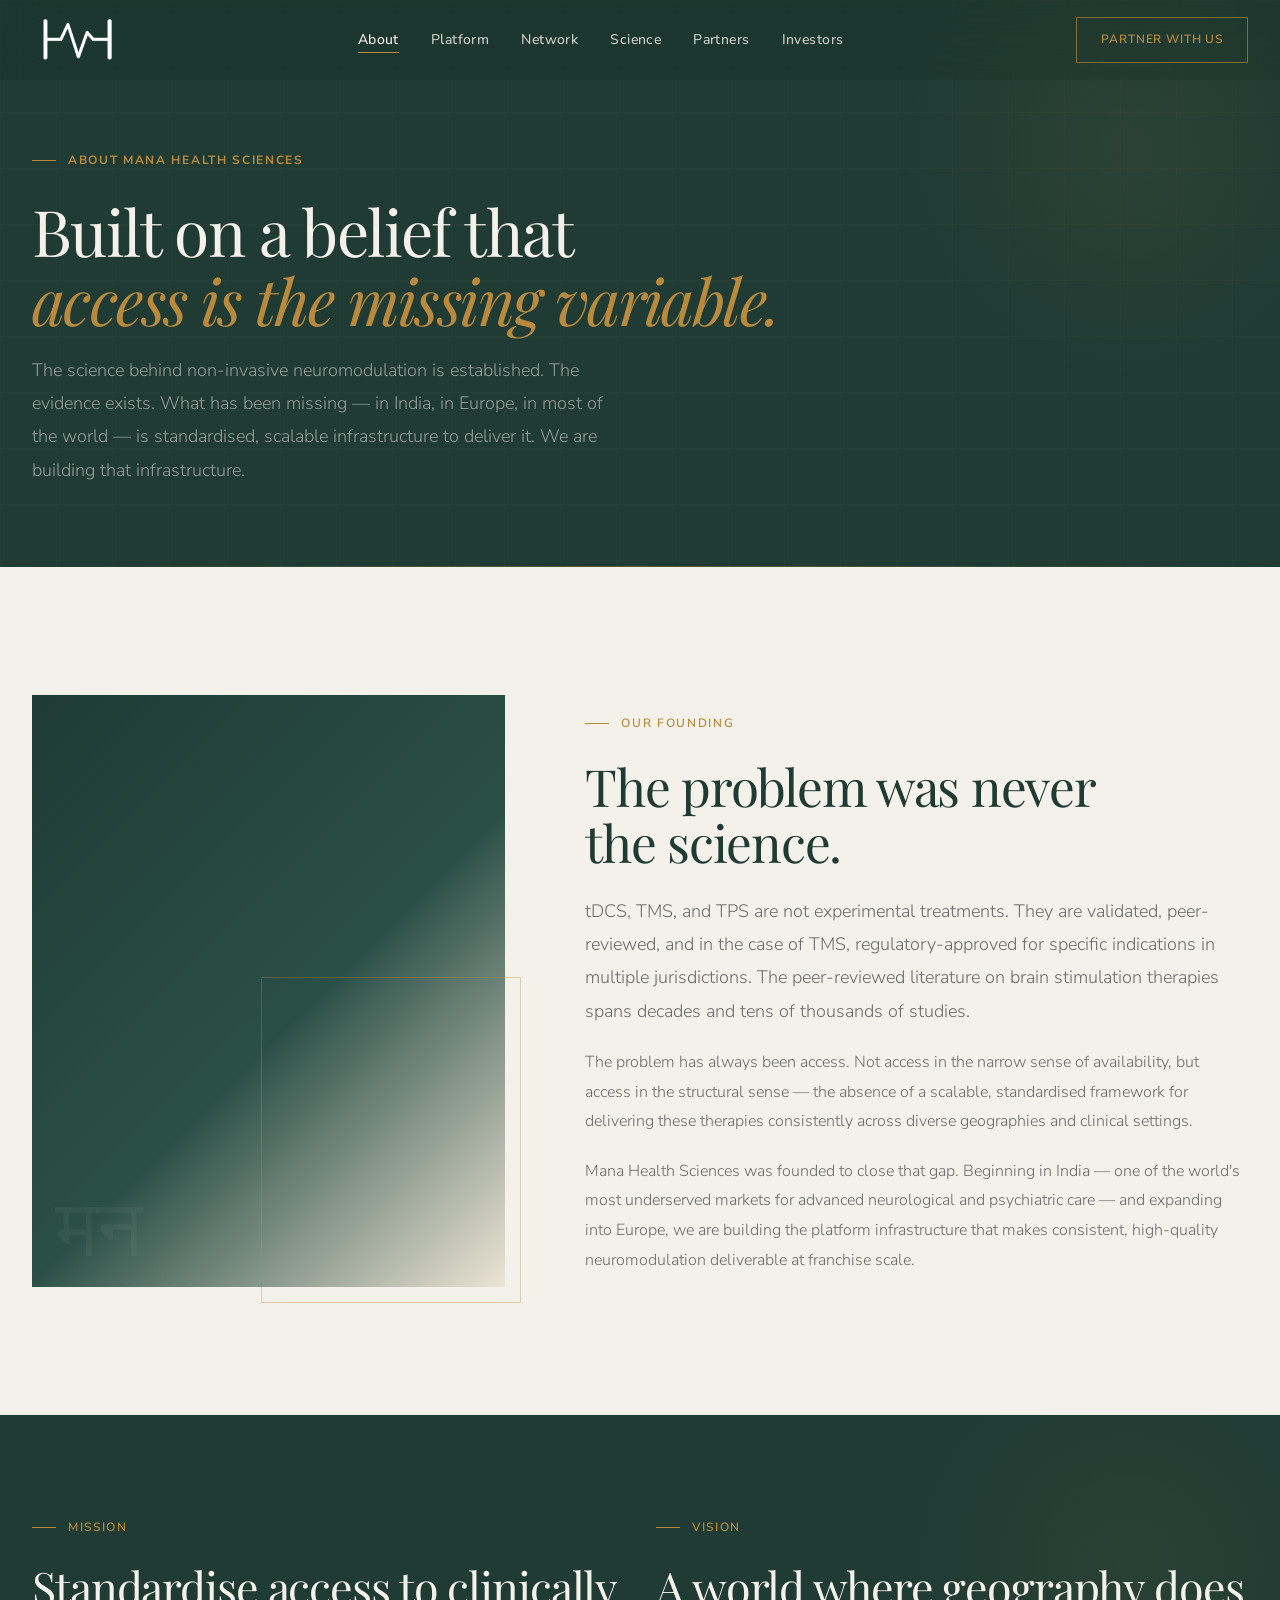
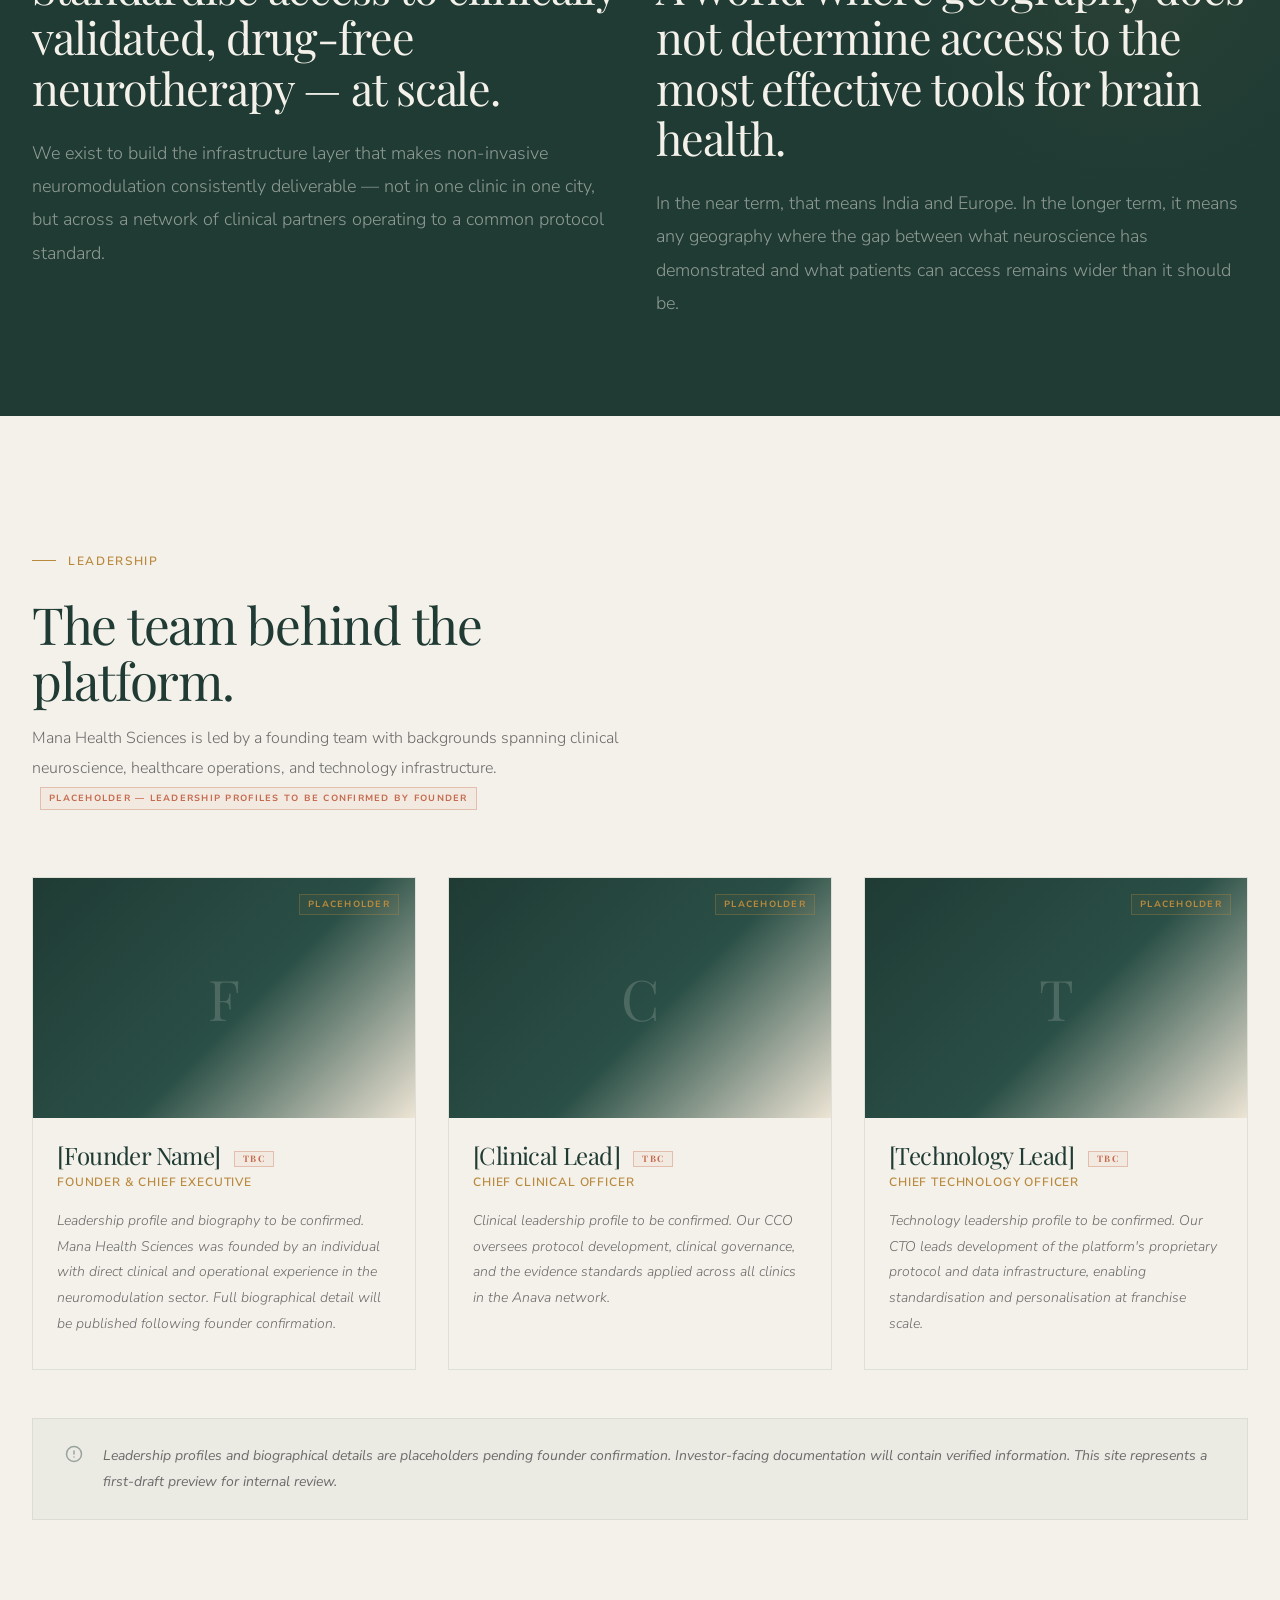
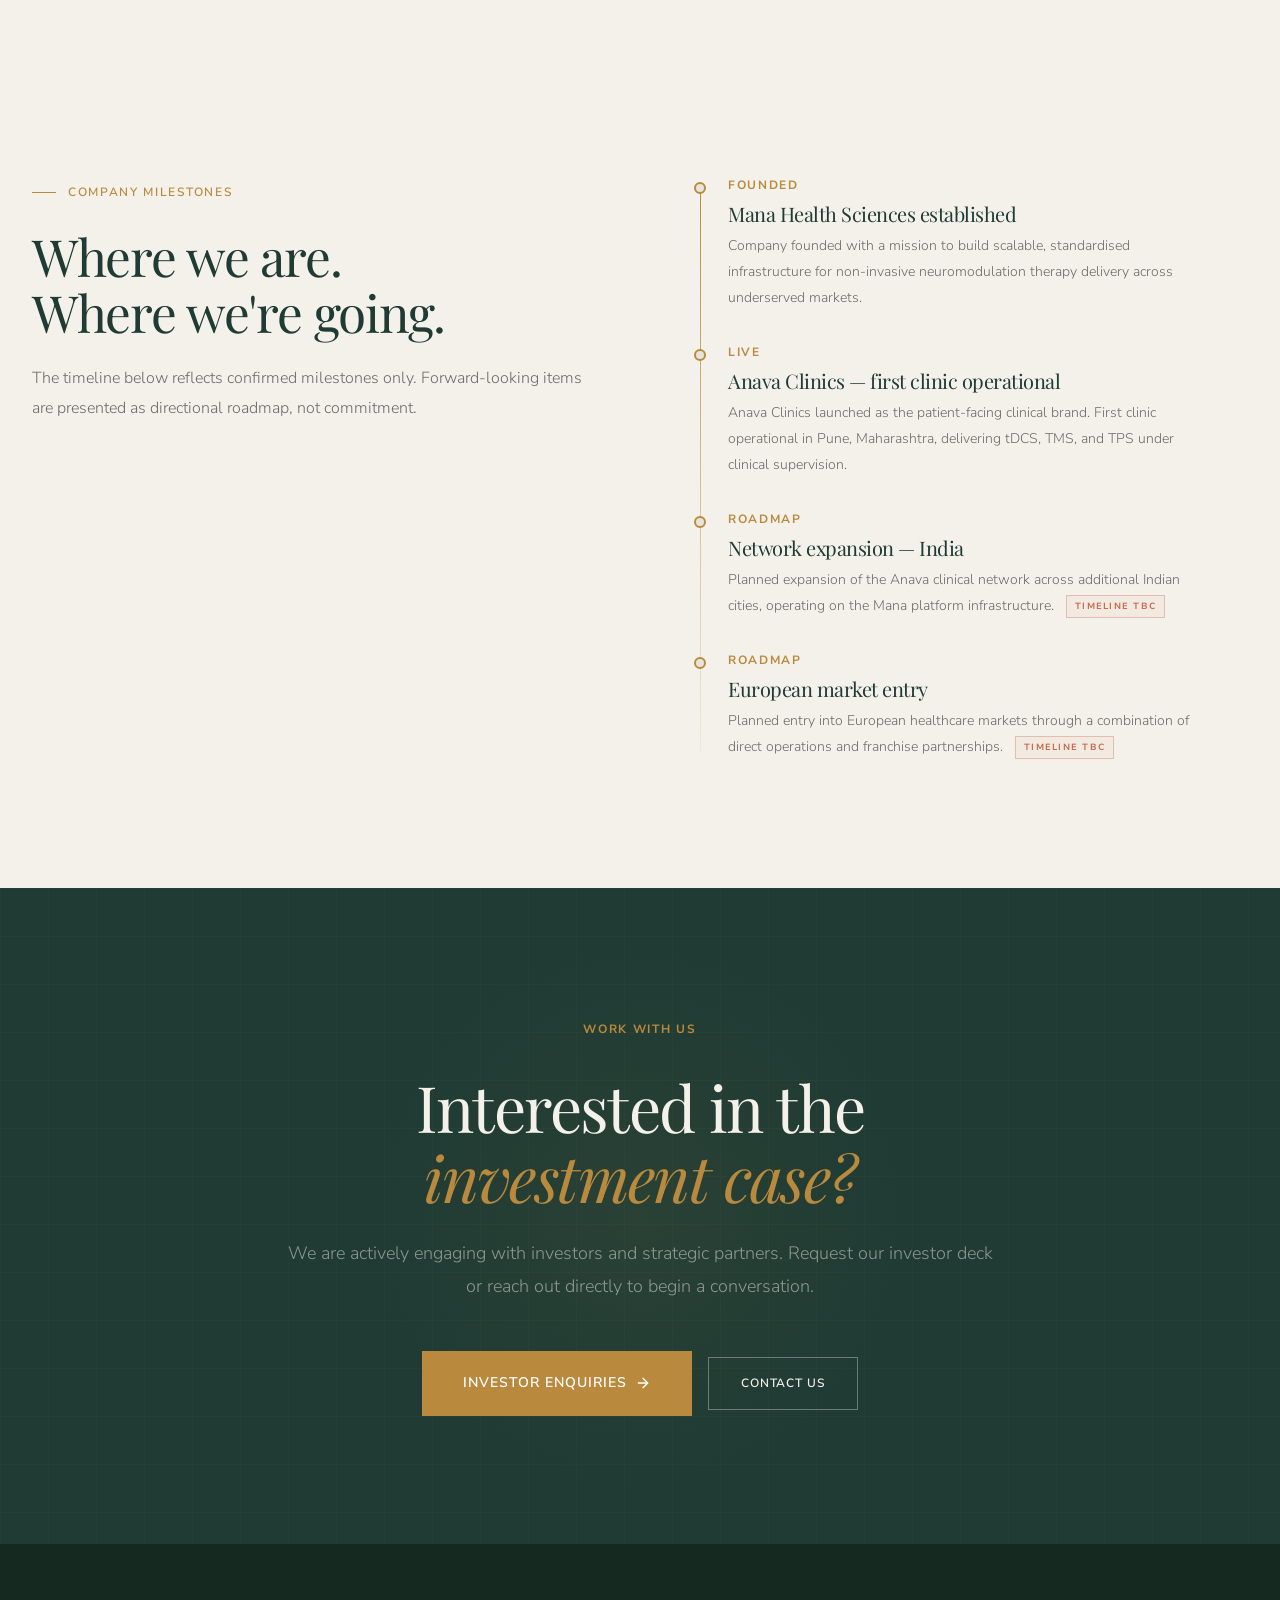
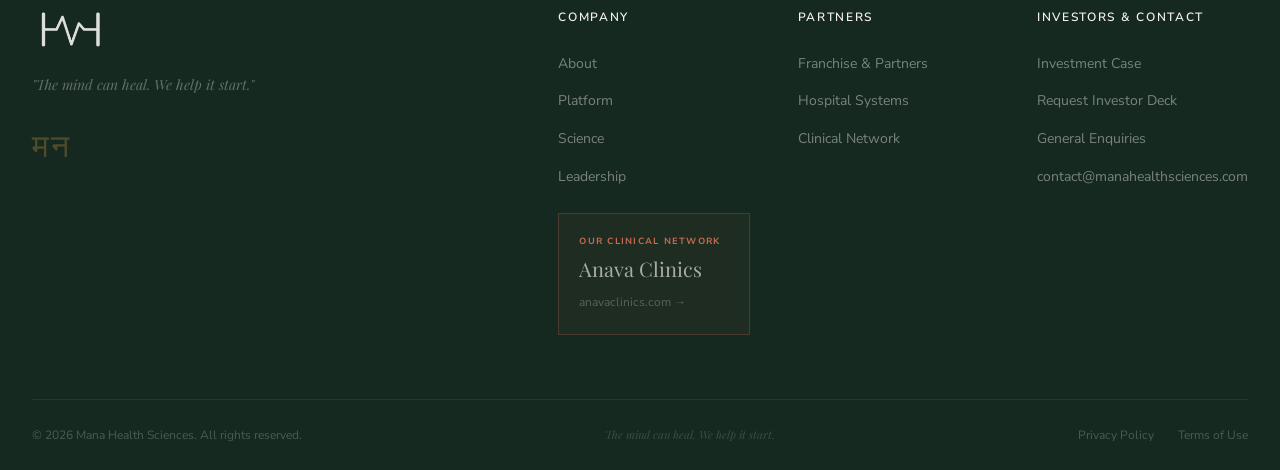
==== about.html @ 8563e853 "Initial build: Mana Health Sciences corporate/investor site Full static site (plain HTML/CSS/JS, no " ====
<!DOCTYPE html>
<html lang="en">
<head>
  <meta charset="UTF-8">
  <meta name="viewport" content="width=device-width, initial-scale=1.0">
  <meta name="description" content="About Mana Health Sciences — our founding story, mission, leadership team, and company milestones.">
  <meta name="theme-color" content="#1F3B34">
  <title>About — Mana Health Sciences</title>

  <link rel="preconnect" href="https://fonts.googleapis.com">
  <link rel="preconnect" href="https://fonts.gstatic.com" crossorigin>
  <link rel="stylesheet" href="css/styles.css">
  <link rel="stylesheet" href="css/components.css">
  <link rel="stylesheet" href="css/responsive.css">
  <link rel="icon" type="image/png" href="assets/images/logo.png">
</head>
<body>

  <a class="skip-link" href="#main">Skip to main content</a>

  <nav class="nav" role="navigation" aria-label="Main navigation">
    <div class="container nav__inner">
      <a href="index.html" class="nav__logo" aria-label="Mana Health Sciences — Home">
        <img src="assets/images/logo.png" alt="Mana Health Sciences" onerror="this.style.display='none'; this.nextElementSibling.style.display='block'">
        <span class="nav__logo-text" style="display:none;">Mana</span>
      </a>
      <ul class="nav__links" role="list">
        <li><a href="about.html" class="nav__link nav__link--active">About</a></li>
        <li><a href="platform.html" class="nav__link">Platform</a></li>
        <li><a href="network.html" class="nav__link">Network</a></li>
        <li><a href="science.html" class="nav__link">Science</a></li>
        <li><a href="partners.html" class="nav__link">Partners</a></li>
        <li><a href="investors.html" class="nav__link">Investors</a></li>
      </ul>
      <a href="contact.html" class="nav__cta">Partner With Us</a>
      <button class="nav__toggle" aria-label="Open menu" aria-expanded="false" aria-controls="mobile-menu">
        <span class="nav__toggle-line"></span>
        <span class="nav__toggle-line"></span>
        <span class="nav__toggle-line"></span>
      </button>
    </div>
  </nav>

  <div class="nav__mobile-menu" id="mobile-menu" role="dialog" aria-label="Mobile navigation" aria-modal="true">
    <a href="about.html" class="nav__mobile-link">About</a>
    <a href="platform.html" class="nav__mobile-link">Platform</a>
    <a href="network.html" class="nav__mobile-link">Network</a>
    <a href="science.html" class="nav__mobile-link">Science</a>
    <a href="partners.html" class="nav__mobile-link">Partners</a>
    <a href="investors.html" class="nav__mobile-link">Investors</a>
    <a href="contact.html" class="btn btn--primary nav__mobile-cta">Partner With Us</a>
  </div>

  <main id="main">

    <!-- Page Hero -->
    <section class="page-hero" aria-labelledby="about-hero-title">
      <div class="page-hero__glow" aria-hidden="true"></div>
      <div class="container">
        <p class="page-hero__eyebrow">About Mana Health Sciences</p>
        <h1 class="page-hero__title" id="about-hero-title">
          Built on a belief that<br>
          <em>access is the missing variable.</em>
        </h1>
        <p class="page-hero__subtitle">
          The science behind non-invasive neuromodulation is established. The evidence exists. What has been missing — in India, in Europe, in most of the world — is standardised, scalable infrastructure to deliver it. We are building that infrastructure.
        </p>
      </div>
    </section>

    <!-- ====================================================================
         FOUNDING STORY
    ===================================================================== -->
    <section class="section section--lg" id="story" aria-labelledby="story-title">
      <div class="container">
        <div class="split-layout">

          <div class="split-visual reveal">
            <div class="split-visual__frame">
              <div class="split-visual__watermark" aria-hidden="true">मन</div>
            </div>
            <div class="split-visual__accent" aria-hidden="true"></div>
          </div>

          <div class="reveal reveal-delay-1">
            <p class="section-label">Our founding</p>
            <h2 style="font-size: clamp(var(--text-3xl), 4vw, var(--text-5xl)); font-weight: 300; margin-bottom: var(--space-6); line-height: 1.1;" id="story-title">
              The problem was never<br>the science.
            </h2>
            <p style="color: var(--color-text-muted); font-weight: 300; margin-bottom: var(--space-5); line-height: var(--leading-relaxed); font-size: var(--text-md);">
              tDCS, TMS, and TPS are not experimental treatments. They are validated, peer-reviewed, and in the case of TMS, regulatory-approved for specific indications in multiple jurisdictions. The peer-reviewed literature on brain stimulation therapies spans decades and tens of thousands of studies.
            </p>
            <p style="color: var(--color-text-muted); font-weight: 300; margin-bottom: var(--space-5); line-height: var(--leading-relaxed);">
              The problem has always been access. Not access in the narrow sense of availability, but access in the structural sense — the absence of a scalable, standardised framework for delivering these therapies consistently across diverse geographies and clinical settings.
            </p>
            <p style="color: var(--color-text-muted); font-weight: 300; line-height: var(--leading-relaxed);">
              Mana Health Sciences was founded to close that gap. Beginning in India — one of the world's most underserved markets for advanced neurological and psychiatric care — and expanding into Europe, we are building the platform infrastructure that makes consistent, high-quality neuromodulation deliverable at franchise scale.
            </p>
          </div>

        </div>
      </div>
    </section>

    <!-- ====================================================================
         MISSION & VISION
    ===================================================================== -->
    <section class="section" style="background-color: var(--deep-pine); position: relative; overflow: hidden;" aria-labelledby="mission-title">
      <div style="position: absolute; top: -100px; right: -100px; width: 500px; height: 500px; border-radius: 50%; background: radial-gradient(circle, rgba(185,138,62,0.07) 0%, transparent 65%); pointer-events: none;" aria-hidden="true"></div>
      <div class="container">
        <div class="grid-2" style="align-items: start;">

          <div class="reveal" style="position: relative; z-index: 1;">
            <p class="section-label">Mission</p>
            <h2 style="font-size: clamp(var(--text-2xl), 3.5vw, var(--text-4xl)); font-weight: 300; color: var(--bone); margin-bottom: var(--space-6); line-height: 1.12;" id="mission-title">
              Standardise access to clinically validated, drug-free neurotherapy — at scale.
            </h2>
            <p style="color: rgba(244,241,234,0.52); font-weight: 300; line-height: var(--leading-relaxed); font-size: var(--text-md);">
              We exist to build the infrastructure layer that makes non-invasive neuromodulation consistently deliverable — not in one clinic in one city, but across a network of clinical partners operating to a common protocol standard.
            </p>
          </div>

          <div class="reveal reveal-delay-2" style="position: relative; z-index: 1;">
            <p class="section-label">Vision</p>
            <h2 style="font-size: clamp(var(--text-2xl), 3.5vw, var(--text-4xl)); font-weight: 300; color: var(--bone); margin-bottom: var(--space-6); line-height: 1.12;">
              A world where geography does not determine access to the most effective tools for brain health.
            </h2>
            <p style="color: rgba(244,241,234,0.52); font-weight: 300; line-height: var(--leading-relaxed); font-size: var(--text-md);">
              In the near term, that means India and Europe. In the longer term, it means any geography where the gap between what neuroscience has demonstrated and what patients can access remains wider than it should be.
            </p>
          </div>

        </div>
      </div>
    </section>

    <!-- ====================================================================
         LEADERSHIP (Placeholder)
    ===================================================================== -->
    <section class="section section--lg" id="leadership" aria-labelledby="leadership-title">
      <div class="container">

        <div class="reveal" style="max-width: 600px; margin-bottom: var(--space-16);">
          <p class="section-label">Leadership</p>
          <h2 style="font-size: clamp(var(--text-3xl), 4vw, var(--text-5xl)); margin-bottom: var(--space-4);" id="leadership-title">
            The team behind the platform.
          </h2>
          <p style="color: var(--color-text-muted); font-weight: 300; line-height: var(--leading-relaxed);">
            Mana Health Sciences is led by a founding team with backgrounds spanning clinical neuroscience, healthcare operations, and technology infrastructure. <span class="placeholder-tag">Placeholder — leadership profiles to be confirmed by founder</span>
          </p>
        </div>

        <div class="team-grid">

          <div class="team-card reveal">
            <div class="team-card__avatar">
              <div class="team-card__avatar-initials" aria-hidden="true">F</div>
              <span class="team-card__placeholder-tag">Placeholder</span>
            </div>
            <div class="team-card__body">
              <h3 class="team-card__name">[Founder Name] <span class="placeholder-tag">TBC</span></h3>
              <span class="team-card__role">Founder &amp; Chief Executive</span>
              <p class="team-card__bio">Leadership profile and biography to be confirmed. Mana Health Sciences was founded by an individual with direct clinical and operational experience in the neuromodulation sector. Full biographical detail will be published following founder confirmation.</p>
            </div>
          </div>

          <div class="team-card reveal reveal-delay-1">
            <div class="team-card__avatar">
              <div class="team-card__avatar-initials" aria-hidden="true">C</div>
              <span class="team-card__placeholder-tag">Placeholder</span>
            </div>
            <div class="team-card__body">
              <h3 class="team-card__name">[Clinical Lead] <span class="placeholder-tag">TBC</span></h3>
              <span class="team-card__role">Chief Clinical Officer</span>
              <p class="team-card__bio">Clinical leadership profile to be confirmed. Our CCO oversees protocol development, clinical governance, and the evidence standards applied across all clinics in the Anava network.</p>
            </div>
          </div>

          <div class="team-card reveal reveal-delay-2">
            <div class="team-card__avatar">
              <div class="team-card__avatar-initials" aria-hidden="true">T</div>
              <span class="team-card__placeholder-tag">Placeholder</span>
            </div>
            <div class="team-card__body">
              <h3 class="team-card__name">[Technology Lead] <span class="placeholder-tag">TBC</span></h3>
              <span class="team-card__role">Chief Technology Officer</span>
              <p class="team-card__bio">Technology leadership profile to be confirmed. Our CTO leads development of the platform's proprietary protocol and data infrastructure, enabling standardisation and personalisation at franchise scale.</p>
            </div>
          </div>

        </div>

        <div class="reveal" style="margin-top: var(--space-12);">
          <div class="disclaimer-block--light disclaimer-block">
            <svg width="18" height="18" viewBox="0 0 24 24" fill="none" stroke="currentColor" stroke-width="2" stroke-linecap="round" stroke-linejoin="round" aria-hidden="true"><circle cx="12" cy="12" r="10"/><line x1="12" y1="8" x2="12" y2="12"/><line x1="12" y1="16" x2="12.01" y2="16"/></svg>
            <p>Leadership profiles and biographical details are placeholders pending founder confirmation. Investor-facing documentation will contain verified information. This site represents a first-draft preview for internal review.</p>
          </div>
        </div>

      </div>
    </section>

    <!-- ====================================================================
         MILESTONES / TIMELINE
    ===================================================================== -->
    <section class="section section--lg" style="background-color: var(--bone);" id="milestones" aria-labelledby="milestones-title">
      <div class="container">
        <div class="grid-2" style="gap: var(--space-20); align-items: start;">

          <div class="reveal">
            <p class="section-label">Company milestones</p>
            <h2 style="font-size: clamp(var(--text-3xl), 4vw, var(--text-5xl)); margin-bottom: var(--space-6);" id="milestones-title">
              Where we are.<br>Where we're going.
            </h2>
            <p style="color: var(--color-text-muted); font-weight: 300; line-height: var(--leading-relaxed);">
              The timeline below reflects confirmed milestones only. Forward-looking items are presented as directional roadmap, not commitment.
            </p>
          </div>

          <div class="timeline reveal reveal-delay-1">
            <div class="timeline__spine" aria-hidden="true"></div>
            <div class="timeline__items">

              <div class="timeline__item">
                <div class="timeline__dot" aria-hidden="true"></div>
                <span class="timeline__year">Founded</span>
                <h3 class="timeline__title">Mana Health Sciences established</h3>
                <p class="timeline__body">Company founded with a mission to build scalable, standardised infrastructure for non-invasive neuromodulation therapy delivery across underserved markets.</p>
              </div>

              <div class="timeline__item">
                <div class="timeline__dot" aria-hidden="true"></div>
                <span class="timeline__year">Live</span>
                <h3 class="timeline__title">Anava Clinics — first clinic operational</h3>
                <p class="timeline__body">Anava Clinics launched as the patient-facing clinical brand. First clinic operational in Pune, Maharashtra, delivering tDCS, TMS, and TPS under clinical supervision.</p>
              </div>

              <div class="timeline__item">
                <div class="timeline__dot" aria-hidden="true"></div>
                <span class="timeline__year">Roadmap</span>
                <h3 class="timeline__title">Network expansion — India</h3>
                <p class="timeline__body">Planned expansion of the Anava clinical network across additional Indian cities, operating on the Mana platform infrastructure. <span class="placeholder-tag">Timeline TBC</span></p>
              </div>

              <div class="timeline__item">
                <div class="timeline__dot" aria-hidden="true"></div>
                <span class="timeline__year">Roadmap</span>
                <h3 class="timeline__title">European market entry</h3>
                <p class="timeline__body">Planned entry into European healthcare markets through a combination of direct operations and franchise partnerships. <span class="placeholder-tag">Timeline TBC</span></p>
              </div>

            </div>
          </div>

        </div>
      </div>
    </section>

    <!-- Final CTA -->
    <section class="final-cta section section--lg" aria-labelledby="about-cta-title">
      <div class="final-cta__pattern" aria-hidden="true"></div>
      <div class="final-cta__glow" aria-hidden="true"></div>
      <div class="container">
        <div class="final-cta__inner">
          <p class="final-cta__eyebrow reveal">Work with us</p>
          <h2 class="final-cta__title reveal reveal-delay-1" id="about-cta-title">
            Interested in the <em>investment case?</em>
          </h2>
          <p class="final-cta__body reveal reveal-delay-2">
            We are actively engaging with investors and strategic partners. Request our investor deck or reach out directly to begin a conversation.
          </p>
          <div class="final-cta__actions reveal reveal-delay-3">
            <a href="investors.html" class="btn btn--primary btn--lg">
              Investor Enquiries
              <svg width="16" height="16" viewBox="0 0 24 24" fill="none" stroke="currentColor" stroke-width="2" stroke-linecap="round" stroke-linejoin="round" aria-hidden="true"><line x1="5" y1="12" x2="19" y2="12"/><polyline points="12 5 19 12 12 19"/></svg>
            </a>
            <a href="contact.html" class="btn btn--outline">Contact Us</a>
          </div>
        </div>
      </div>
    </section>

  </main>

  <footer class="footer" role="contentinfo">
    <div class="container">
      <div class="footer__main">
        <div class="footer__brand">
          <div class="footer__logo">
            <img src="assets/images/logo.png" alt="Mana Health Sciences" onerror="this.style.display='none'; this.nextElementSibling.style.display='block'">
            <span class="footer__logo-text" style="display:none;">Mana</span>
          </div>
          <p class="footer__tagline">"The mind can heal. We help it start."</p>
          <span class="footer__sanskrit" title="Mana — mind, consciousness (Sanskrit)">मन</span>
        </div>
        <nav aria-label="Company navigation">
          <span class="footer__col-title">Company</span>
          <ul class="footer__links" role="list">
            <li><a href="about.html" class="footer__link">About</a></li>
            <li><a href="platform.html" class="footer__link">Platform</a></li>
            <li><a href="science.html" class="footer__link">Science</a></li>
            <li><a href="about.html#leadership" class="footer__link">Leadership</a></li>
          </ul>
          <a href="network.html" class="footer__anava-card" style="display:block; margin-top: var(--space-6);">
            <span class="footer__anava-label">Our clinical network</span>
            <span class="footer__anava-name">Anava Clinics</span>
            <span class="footer__anava-desc">anavaclinics.com →</span>
          </a>
        </nav>
        <nav aria-label="Partners navigation">
          <span class="footer__col-title">Partners</span>
          <ul class="footer__links" role="list">
            <li><a href="partners.html" class="footer__link">Franchise &amp; Partners</a></li>
            <li><a href="partners.html#hospitals" class="footer__link">Hospital Systems</a></li>
            <li><a href="network.html" class="footer__link">Clinical Network</a></li>
          </ul>
        </nav>
        <div>
          <span class="footer__col-title">Investors &amp; Contact</span>
          <ul class="footer__links" role="list">
            <li><a href="investors.html" class="footer__link">Investment Case</a></li>
            <li><a href="investors.html#deck" class="footer__link">Request Investor Deck</a></li>
            <li><a href="contact.html" class="footer__link">General Enquiries</a></li>
            <li><a href="mailto:contact@manahealthsciences.com" class="footer__link">contact@manahealthsciences.com</a></li>
          </ul>
        </div>
      </div>
      <div class="footer__bottom">
        <p class="footer__copyright">&copy; 2026 Mana Health Sciences. All rights reserved.</p>
        <p class="footer__motto">The mind can heal. We help it start.</p>
        <div class="footer__legal">
          <a href="privacy.html" class="footer__legal-link">Privacy Policy</a>
          <a href="terms.html" class="footer__legal-link">Terms of Use</a>
        </div>
      </div>
    </div>
  </footer>

  <div class="mobile-cta-bar" role="complementary">
    <a href="investors.html" class="btn btn--primary">Investor Enquiries</a>
    <a href="contact.html" class="btn btn--outline">Contact</a>
  </div>

  <script src="js/scripts.js"></script>
</body>
</html>
---- css/styles.css ----
/* ==========================================================================
   MANA HEALTH SCIENCES — Design System
   styles.css — Variables, Reset, Base Styles, Typography, Utilities
   ========================================================================== */

@import url('https://fonts.googleapis.com/css2?family=Playfair+Display:ital,wght@0,400;0,600;0,700;1,400;1,600&family=Nunito+Sans:ital,wght@0,300;0,400;0,500;0,600;0,700;1,300&display=swap');

/* --------------------------------------------------------------------------
   CSS Variables — MANA Design System
   -------------------------------------------------------------------------- */

:root {
  /* Brand Colours */
  --deep-pine:       #1F3B34;
  --brass:           #B98A3E;
  --clay:            #C56B4F;
  --bone:            #F4F1EA;
  --graphite:        #2D2D2D;

  /* Derived Colours */
  --deep-pine-light: #2a4f46;
  --deep-pine-dark:  #152920;
  --bone-dark:       #E8E4DC;
  --brass-light:     #c9a05c;
  --brass-dim:       rgba(185, 138, 62, 0.15);
  --clay-light:      #d4826a;
  --graphite-muted:  #6b6b6b;
  --white:           #ffffff;

  /* Semantic Tokens */
  --color-bg:           var(--bone);
  --color-surface:      var(--white);
  --color-text:         var(--graphite);
  --color-text-muted:   var(--graphite-muted);
  --color-heading:      var(--deep-pine);
  --color-accent:       var(--brass);
  --color-accent-warm:  var(--clay);
  --color-border:       rgba(31, 59, 52, 0.10);
  --color-border-light: rgba(31, 59, 52, 0.05);

  /* Typography */
  --font-display: 'Playfair Display', Georgia, 'Times New Roman', serif;
  --font-body:    'Nunito Sans', -apple-system, BlinkMacSystemFont, sans-serif;

  /* Type Scale */
  --text-xs:   0.75rem;
  --text-sm:   0.875rem;
  --text-base: 1rem;
  --text-md:   1.125rem;
  --text-lg:   1.25rem;
  --text-xl:   1.5rem;
  --text-2xl:  2rem;
  --text-3xl:  2.5rem;
  --text-4xl:  3.25rem;
  --text-5xl:  4rem;
  --text-6xl:  5rem;
  --text-hero: clamp(3rem, 7vw, 6rem);

  /* Line Heights */
  --leading-tight:   1.1;
  --leading-snug:    1.3;
  --leading-normal:  1.6;
  --leading-relaxed: 1.85;

  /* Letter Spacing */
  --tracking-tight:   -0.025em;
  --tracking-normal:  0;
  --tracking-wide:    0.03em;
  --tracking-wider:   0.07em;
  --tracking-widest:  0.14em;

  /* Spacing */
  --space-1:  0.25rem;
  --space-2:  0.5rem;
  --space-3:  0.75rem;
  --space-4:  1rem;
  --space-5:  1.25rem;
  --space-6:  1.5rem;
  --space-8:  2rem;
  --space-10: 2.5rem;
  --space-12: 3rem;
  --space-16: 4rem;
  --space-20: 5rem;
  --space-24: 6rem;
  --space-32: 8rem;

  /* Radius */
  --radius-sm: 3px;
  --radius-md: 6px;
  --radius-lg: 12px;
  --radius-xl: 20px;

  /* Shadows */
  --shadow-sm: 0 1px 4px rgba(21, 41, 32, 0.06);
  --shadow-md: 0 4px 20px rgba(21, 41, 32, 0.09);
  --shadow-lg: 0 8px 40px rgba(21, 41, 32, 0.12);
  --shadow-xl: 0 16px 56px rgba(21, 41, 32, 0.14);

  /* Transitions */
  --transition-fast: 0.15s ease;
  --transition-base: 0.25s ease;
  --transition-slow: 0.45s ease;

  /* Layout */
  --container-max:    1280px;
  --container-narrow: 840px;
  --container-wide:   1440px;
  --nav-height:       80px;
}

/* --------------------------------------------------------------------------
   Reset
   -------------------------------------------------------------------------- */

*, *::before, *::after {
  box-sizing: border-box;
  margin: 0;
  padding: 0;
}

html {
  font-size: 16px;
  scroll-behavior: smooth;
  -webkit-text-size-adjust: 100%;
  overflow-x: hidden;
}

body {
  font-family: var(--font-body);
  font-size: var(--text-base);
  font-weight: 400;
  line-height: var(--leading-normal);
  color: var(--color-text);
  background-color: var(--color-bg);
  -webkit-font-smoothing: antialiased;
  -moz-osx-font-smoothing: grayscale;
  overflow-x: hidden;
  width: 100%;
}

img, video, svg { display: block; max-width: 100%; height: auto; }
a { color: inherit; text-decoration: none; }
ul, ol { list-style: none; }
button { border: none; background: none; font-family: inherit; cursor: pointer; }
input, textarea, select { font-family: inherit; font-size: inherit; }

h1, h2, h3, h4, h5, h6 {
  font-family: var(--font-display);
  font-weight: 400;
  line-height: var(--leading-tight);
  color: var(--color-heading);
  letter-spacing: var(--tracking-tight);
}

p { line-height: var(--leading-relaxed); }

/* --------------------------------------------------------------------------
   Layout
   -------------------------------------------------------------------------- */

.container {
  width: 100%;
  max-width: var(--container-max);
  margin: 0 auto;
  padding: 0 var(--space-8);
}

.container--narrow {
  max-width: var(--container-narrow);
  margin: 0 auto;
  padding: 0 var(--space-8);
}

.container--wide {
  max-width: var(--container-wide);
  margin: 0 auto;
  padding: 0 var(--space-8);
}

.section       { padding: var(--space-24) 0; overflow-x: hidden; }
.section--lg   { padding: var(--space-32) 0; overflow-x: hidden; }
.section--sm   { padding: var(--space-16) 0; overflow-x: hidden; }

/* --------------------------------------------------------------------------
   Typography Scale
   -------------------------------------------------------------------------- */

.label {
  font-family: var(--font-body);
  font-size: var(--text-xs);
  font-weight: 600;
  letter-spacing: var(--tracking-widest);
  text-transform: uppercase;
}

.section-label {
  display: inline-flex;
  align-items: center;
  gap: var(--space-3);
  font-size: var(--text-xs);
  font-weight: 600;
  letter-spacing: var(--tracking-widest);
  text-transform: uppercase;
  color: var(--brass);
  margin-bottom: var(--space-6);
}

.section-label::before {
  content: '';
  display: block;
  width: 24px;
  height: 1px;
  background-color: var(--brass);
  flex-shrink: 0;
}

/* --------------------------------------------------------------------------
   Colour Utilities
   -------------------------------------------------------------------------- */

.text-pine     { color: var(--deep-pine); }
.text-brass    { color: var(--brass); }
.text-clay     { color: var(--clay); }
.text-bone     { color: var(--bone); }
.text-muted    { color: var(--color-text-muted); }
.text-white    { color: var(--white); }

.bg-pine       { background-color: var(--deep-pine); }
.bg-pine-dark  { background-color: var(--deep-pine-dark); }
.bg-bone       { background-color: var(--bone); }
.bg-surface    { background-color: var(--color-surface); }

/* --------------------------------------------------------------------------
   Animation System
   -------------------------------------------------------------------------- */

@keyframes fadeUp {
  from { opacity: 0; transform: translateY(28px); }
  to   { opacity: 1; transform: translateY(0); }
}

@keyframes fadeIn {
  from { opacity: 0; }
  to   { opacity: 1; }
}

@keyframes slideDown {
  from { opacity: 0; transform: translateY(-8px); }
  to   { opacity: 1; transform: translateY(0); }
}

@keyframes pulseGlow {
  0%, 100% { box-shadow: 0 0 0 0 rgba(185, 138, 62, 0.2); }
  50%       { box-shadow: 0 0 0 8px rgba(185, 138, 62, 0); }
}

@keyframes pulseBar {
  0%, 100% { opacity: 1; }
  50%       { opacity: 0.45; }
}

.reveal {
  opacity: 0;
  transform: translateY(32px);
  transition: opacity 0.7s ease, transform 0.7s ease;
}

.reveal.visible {
  opacity: 1;
  transform: translateY(0);
}

.reveal-delay-1 { transition-delay: 0.1s; }
.reveal-delay-2 { transition-delay: 0.2s; }
.reveal-delay-3 { transition-delay: 0.3s; }
.reveal-delay-4 { transition-delay: 0.4s; }
.reveal-delay-5 { transition-delay: 0.5s; }

/* --------------------------------------------------------------------------
   Accessibility
   -------------------------------------------------------------------------- */

.sr-only {
  position: absolute;
  width: 1px; height: 1px;
  padding: 0; margin: -1px;
  overflow: hidden;
  clip: rect(0,0,0,0);
  white-space: nowrap;
  border: 0;
}

:focus-visible {
  outline: 2px solid var(--brass);
  outline-offset: 3px;
  border-radius: var(--radius-sm);
}

.skip-link {
  position: absolute;
  top: -100%;
  left: var(--space-4);
  background: var(--deep-pine);
  color: var(--bone);
  padding: var(--space-3) var(--space-6);
  z-index: 9999;
  font-size: var(--text-sm);
  font-weight: 600;
  border-radius: 0 0 var(--radius-md) var(--radius-md);
  transition: top var(--transition-fast);
}

.skip-link:focus { top: 0; }

/* --------------------------------------------------------------------------
   Dividers & Decorative
   -------------------------------------------------------------------------- */

.divider {
  width: 48px; height: 1px;
  background-color: var(--brass);
  margin: var(--space-6) 0;
}

.divider--center { margin: var(--space-6) auto; }
.divider--lg { width: 64px; height: 1.5px; }

/* --------------------------------------------------------------------------
   Grid Primitives
   -------------------------------------------------------------------------- */

.grid-2 { display: grid; grid-template-columns: repeat(2, minmax(0, 1fr)); gap: var(--space-8); }
.grid-3 { display: grid; grid-template-columns: repeat(3, minmax(0, 1fr)); gap: var(--space-8); }
.grid-4 { display: grid; grid-template-columns: repeat(4, minmax(0, 1fr)); gap: var(--space-6); }
---- css/components.css ----
/* ==========================================================================
   MANA HEALTH SCIENCES — Components
   components.css — All UI components and section styles
   ========================================================================== */

/* --------------------------------------------------------------------------
   Navigation
   -------------------------------------------------------------------------- */

.nav {
  position: fixed;
  top: 0;
  left: 0;
  right: 0;
  z-index: 1000;
  height: var(--nav-height);
  display: flex;
  align-items: center;
  background-color: rgba(21, 41, 32, 0.18);
  backdrop-filter: blur(16px);
  -webkit-backdrop-filter: blur(16px);
  transition: background-color var(--transition-base), box-shadow var(--transition-base);
}

.nav--scrolled {
  background-color: rgba(21, 41, 32, 0.97);
  backdrop-filter: blur(16px);
  -webkit-backdrop-filter: blur(16px);
  box-shadow: 0 1px 0 rgba(185,138,62,0.12), 0 4px 20px rgba(21,41,32,0.22);
}

.nav--scrolled .nav__logo img { filter: brightness(0) invert(1); }
.nav--scrolled .nav__logo-text { color: var(--bone); }
.nav--scrolled .nav__link { color: rgba(244,241,234,0.75); }
.nav--scrolled .nav__link::after { background-color: var(--brass); }
.nav--scrolled .nav__link:hover,
.nav--scrolled .nav__link--active { color: var(--brass); }

.nav--scrolled .nav__cta {
  background-color: var(--brass);
  border-color: var(--brass);
  color: var(--white);
}
.nav--scrolled .nav__cta:hover {
  background-color: var(--brass-light);
  border-color: var(--brass-light);
}
.nav--scrolled .nav__toggle-line { background-color: var(--bone); }

.nav__inner {
  display: flex;
  align-items: center;
  justify-content: space-between;
  width: 100%;
}

.nav__logo {
  display: flex;
  align-items: center;
  flex-shrink: 0;
}

.nav__logo img {
  height: 52px;
  width: auto;
  object-fit: contain;
  filter: brightness(0) invert(1);
}

.nav__logo-text {
  font-family: var(--font-display);
  font-size: 1.4rem;
  font-weight: 600;
  letter-spacing: 0.12em;
  color: var(--white);
  text-transform: uppercase;
}

.nav__links {
  display: flex;
  align-items: center;
  gap: var(--space-8);
}

.nav__link {
  font-size: var(--text-sm);
  font-weight: 500;
  letter-spacing: var(--tracking-wide);
  color: rgba(244,241,234,0.82);
  transition: color var(--transition-fast);
  position: relative;
}

.nav__link::after {
  content: '';
  position: absolute;
  bottom: -4px; left: 0;
  width: 0; height: 1px;
  background-color: var(--brass);
  transition: width var(--transition-base);
}

.nav__link:hover,
.nav__link--active { color: var(--bone); }

.nav__link:hover::after,
.nav__link--active::after { width: 100%; }

.nav__cta {
  padding: var(--space-3) var(--space-6);
  background-color: transparent;
  border: 1px solid rgba(185,138,62,0.65);
  color: var(--brass);
  font-family: var(--font-body);
  font-size: var(--text-xs);
  font-weight: 600;
  letter-spacing: var(--tracking-wider);
  text-transform: uppercase;
  cursor: pointer;
  transition: background-color var(--transition-fast), border-color var(--transition-fast), color var(--transition-fast);
  display: inline-block;
  white-space: nowrap;
}

.nav__cta:hover {
  background-color: var(--brass);
  border-color: var(--brass);
  color: var(--white);
}

/* Mobile Toggle */
.nav__toggle {
  display: none;
  flex-direction: column;
  gap: 6px;
  cursor: pointer;
  padding: 10px 12px;
  background: rgba(21, 41, 32, 0.35);
  backdrop-filter: blur(8px);
  -webkit-backdrop-filter: blur(8px);
  border: none;
  border-radius: var(--radius-sm);
  z-index: 10;
  transition: background var(--transition-base);
}

.nav--scrolled .nav__toggle {
  background: rgba(244, 241, 234, 0.08);
}

.nav__toggle-line {
  display: block;
  width: 22px; height: 1.5px;
  background-color: var(--bone);
  transform-origin: center;
  transition: transform var(--transition-base), opacity var(--transition-base);
}

/* Mobile Menu */
.nav__mobile-menu {
  display: none;
  position: fixed;
  top: 0; left: 0; right: 0; bottom: 0;
  background-color: var(--deep-pine-dark);
  z-index: 998;
  padding: calc(var(--nav-height) + var(--space-8)) var(--space-8) var(--space-10) var(--space-8);
  flex-direction: column;
  justify-content: center;
  gap: 0;
  overflow-y: auto;
}

.nav__mobile-menu.open { display: flex; }

.nav__mobile-link {
  font-family: var(--font-display);
  font-size: clamp(1.6rem, 5vw, 2.2rem);
  font-weight: 400;
  color: rgba(244, 241, 234, 0.60);
  letter-spacing: -0.01em;
  border-bottom: 1px solid rgba(185, 138, 62, 0.10);
  padding: var(--space-5) 0;
  transition: color var(--transition-fast), padding-left var(--transition-fast);
  display: flex;
  align-items: center;
  justify-content: space-between;
}

.nav__mobile-link::after {
  content: '→';
  font-family: var(--font-body);
  font-size: var(--text-base);
  opacity: 0;
  transform: translateX(-8px);
  transition: opacity var(--transition-fast), transform var(--transition-fast);
}

.nav__mobile-link:hover {
  color: var(--bone);
  padding-left: var(--space-3);
}

.nav__mobile-link:hover::after {
  opacity: 1;
  transform: translateX(0);
}

.nav__mobile-cta {
  margin-top: var(--space-8);
  align-self: stretch;
  text-align: center;
  background-color: var(--brass);
  border-color: var(--brass);
  color: var(--white);
  padding: var(--space-5) var(--space-8);
  justify-content: center;
}

/* --------------------------------------------------------------------------
   Buttons
   -------------------------------------------------------------------------- */

.btn {
  display: inline-flex;
  align-items: center;
  gap: var(--space-2);
  font-family: var(--font-body);
  font-size: var(--text-xs);
  font-weight: 600;
  letter-spacing: var(--tracking-wider);
  text-transform: uppercase;
  cursor: pointer;
  transition: all var(--transition-base);
  white-space: nowrap;
  text-decoration: none;
  border-radius: 0;
  padding: var(--space-4) var(--space-8);
}

.btn--primary {
  background-color: var(--brass);
  color: var(--white);
  border: 1.5px solid var(--brass);
}
.btn--primary:hover {
  background-color: var(--brass-light);
  border-color: var(--brass-light);
  transform: translateY(-1px);
  box-shadow: 0 4px 16px rgba(185,138,62,0.28);
}

.btn--outline {
  background-color: transparent;
  color: var(--bone);
  border: 1.5px solid rgba(244, 241, 234, 0.35);
}
.btn--outline:hover {
  background-color: rgba(244, 241, 234, 0.08);
  border-color: rgba(244, 241, 234, 0.65);
}

.btn--outline-pine {
  background-color: transparent;
  color: var(--deep-pine);
  border: 1.5px solid var(--deep-pine);
}
.btn--outline-pine:hover {
  background-color: var(--deep-pine);
  color: var(--bone);
}

.btn--outline-brass {
  background-color: transparent;
  color: var(--brass);
  border: 1.5px solid var(--brass);
}
.btn--outline-brass:hover {
  background-color: var(--brass);
  color: var(--white);
}

.btn--pine {
  background-color: var(--deep-pine);
  color: var(--bone);
  border: 1.5px solid var(--deep-pine);
}
.btn--pine:hover {
  background-color: var(--deep-pine-light);
  border-color: var(--deep-pine-light);
  transform: translateY(-1px);
}

.btn--lg {
  font-size: var(--text-sm);
  padding: var(--space-5) var(--space-10);
}

.btn svg {
  flex-shrink: 0;
  transition: transform var(--transition-fast);
}
.btn:hover svg { transform: translateX(3px); }

/* --------------------------------------------------------------------------
   Shared Image Utilities
   -------------------------------------------------------------------------- */

.img-fill {
  position: absolute;
  inset: 0;
  width: 100%;
  height: 100%;
  object-fit: cover;
  object-position: center;
  display: block;
}

.img-overlay {
  position: absolute;
  inset: 0;
  pointer-events: none;
}

/* --------------------------------------------------------------------------
   Hero — Homepage Full-Bleed
   -------------------------------------------------------------------------- */

.hero {
  min-height: 100vh;
  display: flex;
  align-items: stretch;
  overflow: hidden;
  position: relative;
  background:
    linear-gradient(to right, rgba(21,41,32,0.92) 0%, rgba(21,41,32,0.72) 55%, rgba(21,41,32,0.18) 100%),
    linear-gradient(to top, rgba(0,0,0,0.55) 0%, transparent 60%),
    var(--deep-pine);
}

.hero__bg {
  position: absolute;
  inset: 0;
  background:
    radial-gradient(ellipse at 70% 40%, rgba(185,138,62,0.08) 0%, transparent 60%),
    radial-gradient(ellipse at 20% 80%, rgba(31,59,52,0.5) 0%, transparent 50%);
  pointer-events: none;
}

.hero__grid-pattern {
  position: absolute;
  inset: 0;
  background-image:
    linear-gradient(rgba(185,138,62,0.03) 1px, transparent 1px),
    linear-gradient(90deg, rgba(185,138,62,0.03) 1px, transparent 1px);
  background-size: 64px 64px;
  pointer-events: none;
}

.hero__left {
  position: relative;
  z-index: 1;
  display: flex;
  flex-direction: column;
  justify-content: center;
  width: 100%;
  max-width: 62%;
  min-height: 100vh;
  color: var(--bone);
  padding: calc(var(--nav-height) + var(--space-16)) var(--space-12) var(--space-16) max(var(--space-8), calc((100vw - 1280px) / 2 + var(--space-8)));
}

.hero__eyebrow {
  display: flex;
  align-items: center;
  gap: var(--space-3);
  font-size: var(--text-xs);
  font-weight: 700;
  letter-spacing: var(--tracking-widest);
  text-transform: uppercase;
  color: var(--brass);
  margin-bottom: var(--space-7);
  animation: fadeUp 0.7s ease both;
}

.hero__eyebrow::before {
  content: '';
  display: block;
  width: 28px;
  height: 1px;
  background: var(--brass);
  flex-shrink: 0;
}

.hero__headline {
  font-family: var(--font-display);
  font-size: clamp(2.8rem, 5vw, 5rem);
  font-weight: 400;
  line-height: 1.08;
  letter-spacing: -0.02em;
  color: var(--bone);
  margin-bottom: var(--space-6);
  animation: fadeUp 0.7s ease 0.1s both;
}

.hero__headline em {
  color: var(--brass);
  font-style: italic;
}

.hero__subheadline {
  font-size: 1.1rem;
  font-weight: 300;
  line-height: 1.75;
  max-width: 520px;
  margin-bottom: var(--space-10);
  color: rgba(244,241,234,0.78);
  animation: fadeUp 0.7s ease 0.2s both;
}

.hero__actions {
  display: flex;
  align-items: center;
  gap: var(--space-4);
  flex-wrap: wrap;
  animation: fadeUp 0.7s ease 0.3s both;
}

.hero__trust {
  margin-top: var(--space-16);
  padding-top: var(--space-8);
  border-top: 1px solid rgba(185,138,62,0.18);
  display: flex;
  align-items: center;
  gap: var(--space-10);
  flex-wrap: wrap;
  animation: fadeUp 0.7s ease 0.45s both;
}

.hero__trust-item {
  display: flex;
  align-items: center;
  gap: var(--space-2);
  font-size: var(--text-xs);
  font-weight: 500;
  color: rgba(244,241,234,0.5);
  letter-spacing: var(--tracking-wide);
  text-transform: uppercase;
}

.hero__trust-item svg { color: var(--brass); flex-shrink: 0; }

.hero__right {
  position: absolute;
  right: 0; top: 0; bottom: 0;
  width: 42%;
  pointer-events: none;
  overflow: hidden;
  display: flex;
  align-items: center;
  justify-content: center;
}

.hero__visual-block {
  position: absolute;
  inset: 0;
  background:
    linear-gradient(135deg, rgba(21,41,32,0.4) 0%, transparent 50%),
    linear-gradient(to bottom, transparent 30%, rgba(21,41,32,0.6) 100%);
}

/* --------------------------------------------------------------------------
   Stat Band
   -------------------------------------------------------------------------- */

.stat-band {
  background-color: var(--deep-pine);
  padding: var(--space-10) 0;
  border-top: 1px solid rgba(185, 138, 62, 0.15);
  border-bottom: 1px solid rgba(185, 138, 62, 0.08);
  overflow: hidden;
}

.stat-band__inner {
  display: grid;
  grid-template-columns: repeat(4, minmax(0, 1fr));
  gap: 1px;
  background-color: rgba(185,138,62,0.1);
}

.stat-band__item {
  background-color: var(--deep-pine);
  padding: var(--space-8) var(--space-8);
  text-align: center;
}

.stat-band__value {
  font-family: var(--font-display);
  font-size: clamp(2rem, 3.5vw, 3rem);
  font-weight: 200;
  color: var(--brass);
  line-height: 1;
  margin-bottom: var(--space-2);
  letter-spacing: var(--tracking-tight);
}

.stat-band__label {
  font-size: var(--text-xs);
  font-weight: 500;
  letter-spacing: var(--tracking-wide);
  text-transform: uppercase;
  color: rgba(244,241,234,0.45);
}

/* --------------------------------------------------------------------------
   Page Hero (inner pages)
   -------------------------------------------------------------------------- */

.page-hero {
  background-color: var(--deep-pine);
  padding: calc(var(--nav-height) + var(--space-16)) 0 var(--space-20);
  position: relative;
  overflow: hidden;
}

.page-hero::before {
  content: '';
  position: absolute;
  inset: 0;
  background-image:
    linear-gradient(rgba(185,138,62,0.035) 1px, transparent 1px),
    linear-gradient(90deg, rgba(185,138,62,0.035) 1px, transparent 1px);
  background-size: 56px 56px;
  pointer-events: none;
}

.page-hero::after {
  content: '';
  position: absolute;
  bottom: 0; left: 0; right: 0;
  height: 1px;
  background: linear-gradient(90deg, transparent, rgba(185,138,62,0.4), transparent);
}

.page-hero__eyebrow {
  display: inline-flex;
  align-items: center;
  gap: var(--space-3);
  font-size: var(--text-xs);
  font-weight: 700;
  letter-spacing: var(--tracking-widest);
  text-transform: uppercase;
  color: var(--brass);
  margin-bottom: var(--space-6);
}

.page-hero__eyebrow::before {
  content: '';
  display: block;
  width: 24px; height: 1px;
  background: var(--brass);
}

.page-hero__title {
  font-size: clamp(var(--text-4xl), 5vw, 4.5rem);
  font-weight: 300;
  color: var(--bone);
  margin-bottom: var(--space-5);
  line-height: 1.08;
}

.page-hero__title em {
  font-style: italic;
  color: var(--brass);
}

.page-hero__subtitle {
  font-size: var(--text-md);
  font-weight: 300;
  color: rgba(244,241,234,0.55);
  max-width: 580px;
  line-height: var(--leading-relaxed);
}

.page-hero__glow {
  position: absolute;
  top: -100px; right: -100px;
  width: 500px; height: 500px;
  border-radius: 50%;
  background: radial-gradient(circle, rgba(185,138,62,0.08) 0%, transparent 65%);
  pointer-events: none;
}

/* --------------------------------------------------------------------------
   What We Do — Three Tier Section
   -------------------------------------------------------------------------- */

.three-tier {
  background-color: var(--white);
}

.three-tier__header {
  max-width: 640px;
  margin-bottom: var(--space-16);
}

.three-tier__title {
  font-size: clamp(var(--text-3xl), 4vw, var(--text-5xl));
  margin-bottom: var(--space-4);
}

.three-tier__subtitle {
  color: var(--color-text-muted);
  font-weight: 300;
  line-height: var(--leading-relaxed);
}

.tier-cards {
  display: grid;
  grid-template-columns: repeat(3, minmax(0, 1fr));
  gap: var(--space-3);
}

.tier-card {
  border: 1px solid var(--color-border);
  padding: var(--space-10) var(--space-8);
  background-color: var(--bone);
  position: relative;
  overflow: hidden;
  transition: transform var(--transition-base), box-shadow var(--transition-base);
}

.tier-card::before {
  content: '';
  position: absolute;
  top: 0; left: 0; right: 0;
  height: 2px;
  background: linear-gradient(90deg, var(--deep-pine), var(--brass));
  transform: scaleX(0);
  transform-origin: left;
  transition: transform var(--transition-base);
}

.tier-card:hover::before { transform: scaleX(1); }
.tier-card:hover {
  transform: translateY(-4px);
  box-shadow: var(--shadow-lg);
}

.tier-card--featured {
  background-color: var(--deep-pine);
}

.tier-card__num {
  font-family: var(--font-display);
  font-size: 5rem;
  font-weight: 200;
  line-height: 1;
  color: rgba(31,59,52,0.06);
  margin-bottom: var(--space-4);
  letter-spacing: var(--tracking-tight);
  user-select: none;
}

.tier-card--featured .tier-card__num {
  color: rgba(185,138,62,0.12);
}

.tier-card__eyebrow {
  font-size: var(--text-xs);
  font-weight: 700;
  letter-spacing: var(--tracking-widest);
  text-transform: uppercase;
  color: var(--brass);
  margin-bottom: var(--space-4);
  display: block;
}

.tier-card__title {
  font-family: var(--font-display);
  font-size: var(--text-2xl);
  font-weight: 400;
  color: var(--deep-pine);
  margin-bottom: var(--space-4);
  line-height: var(--leading-snug);
}

.tier-card--featured .tier-card__title { color: var(--bone); }

.tier-card__body {
  font-size: var(--text-sm);
  color: var(--color-text-muted);
  line-height: var(--leading-relaxed);
  font-weight: 300;
}

.tier-card--featured .tier-card__body { color: rgba(244,241,234,0.55); }

.tier-card__link {
  display: inline-flex;
  align-items: center;
  gap: var(--space-2);
  margin-top: var(--space-6);
  font-size: var(--text-xs);
  font-weight: 600;
  letter-spacing: var(--tracking-wider);
  text-transform: uppercase;
  color: var(--brass);
  transition: gap var(--transition-fast);
}
.tier-card__link:hover { gap: var(--space-3); }

/* --------------------------------------------------------------------------
   Why Now / Market Section
   -------------------------------------------------------------------------- */

.why-now {
  background-color: var(--deep-pine);
  position: relative;
  overflow: hidden;
}

.why-now__glow {
  position: absolute;
  top: -120px; right: -120px;
  width: 640px; height: 640px;
  border-radius: 50%;
  background: radial-gradient(circle, rgba(185,138,62,0.07) 0%, transparent 65%);
  pointer-events: none;
}

.why-now__glow--2 {
  top: auto; right: auto;
  bottom: -80px; left: -80px;
  width: 400px; height: 400px;
  background: radial-gradient(circle, rgba(31,59,52,0.4) 0%, transparent 65%);
}

.why-now__grid {
  display: grid;
  grid-template-columns: 5fr 7fr;
  gap: var(--space-20);
  align-items: center;
}

.why-now__header {
  position: relative;
  z-index: 1;
}

.why-now__title {
  font-size: clamp(var(--text-3xl), 4vw, var(--text-5xl));
  font-weight: 300;
  color: var(--bone);
  margin-bottom: var(--space-6);
  line-height: 1.12;
}

.why-now__title em { font-style: italic; color: var(--brass); }

.why-now__body {
  font-size: var(--text-md);
  font-weight: 300;
  color: rgba(244,241,234,0.55);
  line-height: var(--leading-relaxed);
  margin-bottom: var(--space-8);
}

.why-now__points {
  position: relative;
  z-index: 1;
  display: flex;
  flex-direction: column;
  gap: var(--space-1);
}

.why-now__point {
  padding: var(--space-6) var(--space-8);
  border: 1px solid rgba(185,138,62,0.10);
  background-color: rgba(244,241,234,0.02);
  transition: background-color var(--transition-base), border-color var(--transition-base);
}

.why-now__point:hover {
  background-color: rgba(185,138,62,0.04);
  border-color: rgba(185,138,62,0.20);
}

.why-now__point-title {
  font-family: var(--font-display);
  font-size: var(--text-lg);
  font-weight: 400;
  color: var(--bone);
  margin-bottom: var(--space-2);
}

.why-now__point-body {
  font-size: var(--text-sm);
  color: rgba(244,241,234,0.45);
  line-height: var(--leading-relaxed);
  font-weight: 300;
}

/* --------------------------------------------------------------------------
   Brand Pillars
   -------------------------------------------------------------------------- */

.pillars {
  background-color: var(--bone);
  overflow-x: hidden;
}

.pillars__header {
  text-align: center;
  max-width: 600px;
  margin: 0 auto var(--space-16);
}

.pillars__title {
  font-size: clamp(var(--text-3xl), 4vw, var(--text-5xl));
  margin-bottom: var(--space-4);
}

.pillars__subtitle {
  color: var(--color-text-muted);
  font-weight: 300;
}

.pillars__grid {
  display: grid;
  grid-template-columns: repeat(5, minmax(0, 1fr));
  gap: var(--space-3);
}

.pillar-card {
  background-color: var(--white);
  border: 1px solid var(--color-border);
  padding: var(--space-8) var(--space-6);
  text-align: center;
  transition: all var(--transition-base);
  position: relative;
  overflow: hidden;
}

.pillar-card::after {
  content: '';
  position: absolute;
  bottom: 0; left: 0; right: 0;
  height: 2px;
  background: linear-gradient(90deg, var(--deep-pine), var(--brass));
  transform: scaleX(0);
  transform-origin: center;
  transition: transform var(--transition-base);
}

.pillar-card:hover::after { transform: scaleX(1); }
.pillar-card:hover {
  background-color: var(--deep-pine);
  transform: translateY(-4px);
  box-shadow: var(--shadow-lg);
}

.pillar-card__icon {
  width: 48px; height: 48px;
  margin: 0 auto var(--space-5);
  color: var(--brass);
  transition: color var(--transition-base);
}

.pillar-card:hover .pillar-card__icon { color: var(--brass-light); }

.pillar-card__word {
  font-family: var(--font-display);
  font-size: var(--text-xl);
  font-weight: 400;
  color: var(--deep-pine);
  margin-bottom: var(--space-3);
  transition: color var(--transition-base);
}

.pillar-card:hover .pillar-card__word { color: var(--bone); }

.pillar-card__desc {
  font-size: var(--text-xs);
  color: var(--color-text-muted);
  line-height: var(--leading-relaxed);
  font-weight: 300;
  transition: color var(--transition-base);
}

.pillar-card:hover .pillar-card__desc { color: rgba(244,241,234,0.45); }

/* --------------------------------------------------------------------------
   Stats Grid (dark — used on outcomes/investors)
   -------------------------------------------------------------------------- */

.stats-grid {
  display: grid;
  grid-template-columns: repeat(3, minmax(0, 1fr));
  gap: 1px;
  background-color: rgba(244,241,234,0.06);
  margin-bottom: var(--space-12);
}

.stat-block {
  background-color: var(--deep-pine);
  padding: var(--space-10) var(--space-8);
  text-align: center;
  transition: background-color var(--transition-base);
}
.stat-block:hover { background-color: rgba(185,138,62,0.04); }

.stat-block__number {
  font-family: var(--font-display);
  font-size: clamp(3.5rem, 6vw, 5.5rem);
  font-weight: 200;
  line-height: 1;
  letter-spacing: var(--tracking-tight);
  color: var(--bone);
  margin-bottom: var(--space-3);
}

.stat-block__number span { color: var(--brass); }

.stat-block__label {
  font-size: var(--text-sm);
  font-weight: 400;
  letter-spacing: var(--tracking-wide);
  color: rgba(244,241,234,0.45);
  margin-bottom: var(--space-3);
}

.stat-block__note {
  font-size: var(--text-xs);
  font-style: italic;
  color: rgba(244,241,234,0.25);
  line-height: var(--leading-relaxed);
}

/* --------------------------------------------------------------------------
   Feature Grid (light — used on platform, about)
   -------------------------------------------------------------------------- */

.feature-grid {
  display: grid;
  grid-template-columns: repeat(3, minmax(0, 1fr));
  gap: var(--space-8);
  margin-top: var(--space-12);
}

.feature-item {
  display: flex;
  flex-direction: column;
  gap: var(--space-4);
}

.feature-item__icon {
  width: 44px; height: 44px;
  color: var(--brass);
  flex-shrink: 0;
}

.feature-item__title {
  font-family: var(--font-display);
  font-size: var(--text-xl);
  font-weight: 400;
  color: var(--deep-pine);
}

.feature-item__body {
  font-size: var(--text-sm);
  color: var(--color-text-muted);
  line-height: var(--leading-relaxed);
  font-weight: 300;
}

/* --------------------------------------------------------------------------
   Leadership / Team Placeholder Cards
   -------------------------------------------------------------------------- */

.team-grid {
  display: grid;
  grid-template-columns: repeat(3, minmax(0, 1fr));
  gap: var(--space-8);
}

.team-card {
  background-color: var(--bone);
  border: 1px solid var(--color-border);
  overflow: hidden;
  transition: transform var(--transition-base), box-shadow var(--transition-base);
}

.team-card:hover {
  transform: translateY(-4px);
  box-shadow: var(--shadow-md);
}

.team-card__avatar {
  height: 240px;
  background: linear-gradient(135deg, var(--deep-pine) 0%, var(--deep-pine-light) 55%, rgba(185,138,62,0.12) 100%);
  display: flex;
  align-items: center;
  justify-content: center;
  position: relative;
}

.team-card__avatar-initials {
  font-family: var(--font-display);
  font-size: 3.5rem;
  font-weight: 200;
  color: rgba(244,241,234,0.18);
  user-select: none;
}

.team-card__placeholder-tag {
  position: absolute;
  top: var(--space-4); right: var(--space-4);
  font-size: 9px;
  font-weight: 700;
  letter-spacing: var(--tracking-widest);
  text-transform: uppercase;
  color: var(--brass);
  border: 1px solid rgba(185,138,62,0.3);
  padding: 2px var(--space-2);
  background-color: rgba(185,138,62,0.06);
}

.team-card__body {
  padding: var(--space-6) var(--space-6) var(--space-8);
}

.team-card__name {
  font-family: var(--font-display);
  font-size: var(--text-xl);
  font-weight: 400;
  color: var(--deep-pine);
  margin-bottom: var(--space-1);
}

.team-card__role {
  font-size: var(--text-xs);
  font-weight: 600;
  letter-spacing: var(--tracking-wider);
  text-transform: uppercase;
  color: var(--brass);
  display: block;
  margin-bottom: var(--space-4);
}

.team-card__bio {
  font-size: var(--text-sm);
  color: var(--color-text-muted);
  line-height: var(--leading-relaxed);
  font-weight: 300;
  font-style: italic;
}

/* --------------------------------------------------------------------------
   Timeline / Milestones
   -------------------------------------------------------------------------- */

.timeline {
  position: relative;
  padding-left: var(--space-12);
}

.timeline__spine {
  position: absolute;
  top: 8px; left: 20px;
  bottom: 8px;
  width: 1px;
  background: linear-gradient(to bottom, var(--brass), rgba(185,138,62,0.08));
}

.timeline__items {
  display: flex;
  flex-direction: column;
  gap: var(--space-8);
}

.timeline__item {
  position: relative;
}

.timeline__dot {
  position: absolute;
  left: calc(-1 * var(--space-12) + 14px);
  top: 6px;
  width: 12px; height: 12px;
  border-radius: 50%;
  background-color: var(--bone-dark);
  border: 2px solid var(--brass);
  transition: background-color var(--transition-base);
}

.timeline__item:hover .timeline__dot { background-color: var(--brass); }

.timeline__year {
  font-size: var(--text-xs);
  font-weight: 700;
  letter-spacing: var(--tracking-widest);
  text-transform: uppercase;
  color: var(--brass);
  margin-bottom: var(--space-2);
  display: block;
}

.timeline__title {
  font-family: var(--font-display);
  font-size: var(--text-lg);
  font-weight: 400;
  color: var(--deep-pine);
  margin-bottom: var(--space-2);
}

.timeline__body {
  font-size: var(--text-sm);
  color: var(--color-text-muted);
  line-height: var(--leading-relaxed);
  font-weight: 300;
  max-width: 480px;
}

/* --------------------------------------------------------------------------
   Process Steps Track
   -------------------------------------------------------------------------- */

.steps-track {
  display: grid;
  grid-template-columns: repeat(4, minmax(0, 1fr));
  position: relative;
}

.steps-track::before {
  content: '';
  position: absolute;
  top: 32px;
  left: calc(12% + 16px);
  right: calc(12% + 16px);
  height: 1px;
  background: linear-gradient(90deg, var(--brass), rgba(185,138,62,0.15));
  z-index: 0;
}

.step {
  text-align: center;
  padding: 0 var(--space-4);
  position: relative;
  z-index: 1;
}

.step__node {
  width: 64px; height: 64px;
  border-radius: 50%;
  border: 1.5px solid rgba(185,138,62,0.5);
  display: flex;
  align-items: center;
  justify-content: center;
  margin: 0 auto var(--space-6);
  font-family: var(--font-display);
  font-size: var(--text-xl);
  font-weight: 300;
  color: var(--brass);
  background-color: var(--deep-pine);
  transition: all var(--transition-base);
}

.step:hover .step__node {
  background-color: var(--brass);
  border-color: var(--brass);
  color: var(--white);
  animation: pulseGlow 1s ease;
}

.step__title {
  font-family: var(--font-display);
  font-size: var(--text-lg);
  font-weight: 400;
  color: var(--bone);
  margin-bottom: var(--space-3);
}

.step__desc {
  font-size: var(--text-sm);
  color: rgba(244,241,234,0.45);
  line-height: var(--leading-relaxed);
  font-weight: 300;
}

/* --------------------------------------------------------------------------
   Modality Cards (Science page)
   -------------------------------------------------------------------------- */

.modality-card {
  background-color: var(--white);
  border: 1px solid var(--color-border);
  overflow: hidden;
  transition: transform var(--transition-base), box-shadow var(--transition-base);
}

.modality-card:hover {
  transform: translateY(-6px);
  box-shadow: var(--shadow-lg);
}

.modality-card__visual {
  height: 200px;
  background: linear-gradient(135deg, var(--deep-pine) 0%, var(--deep-pine-light) 55%, rgba(185,138,62,0.12) 100%);
  position: relative;
  display: flex;
  align-items: center;
  justify-content: center;
  overflow: hidden;
}

.modality-card__watermark {
  font-family: var(--font-display);
  font-size: 7rem;
  font-weight: 200;
  color: rgba(244,241,234,0.06);
  letter-spacing: -0.05em;
  line-height: 1;
  position: relative;
  z-index: 1;
  user-select: none;
}

.modality-card__tag {
  position: absolute;
  top: var(--space-4); left: var(--space-4);
  z-index: 2;
  font-size: var(--text-xs);
  font-weight: 600;
  letter-spacing: var(--tracking-wider);
  text-transform: uppercase;
  color: var(--brass);
  padding: 3px var(--space-3);
  border: 1px solid rgba(185,138,62,0.3);
  background-color: rgba(185,138,62,0.08);
}

.modality-card__body { padding: var(--space-8); }

.modality-card__name {
  font-family: var(--font-display);
  font-size: var(--text-2xl);
  font-weight: 400;
  color: var(--deep-pine);
  margin-bottom: var(--space-2);
}

.modality-card__subtitle {
  font-size: var(--text-xs);
  font-weight: 600;
  letter-spacing: var(--tracking-wider);
  text-transform: uppercase;
  color: var(--brass);
  margin-bottom: var(--space-5);
  display: block;
}

.modality-card__desc {
  font-size: var(--text-sm);
  color: var(--color-text-muted);
  line-height: var(--leading-relaxed);
  margin-bottom: var(--space-6);
}

.modality-card__evidence {
  display: flex;
  flex-direction: column;
  gap: var(--space-2);
  padding-top: var(--space-5);
  border-top: 1px solid var(--color-border-light);
}

.modality-card__evidence-item {
  display: flex;
  align-items: flex-start;
  gap: var(--space-3);
  font-size: var(--text-sm);
  color: var(--color-text-muted);
  line-height: var(--leading-normal);
}

.modality-card__evidence-item svg { color: var(--brass); flex-shrink: 0; margin-top: 2px; }

/* --------------------------------------------------------------------------
   Network / Anava Section
   -------------------------------------------------------------------------- */

.network-card {
  background: linear-gradient(135deg, var(--clay) 0%, var(--clay-light) 100%);
  padding: var(--space-12) var(--space-12);
  position: relative;
  overflow: hidden;
  display: flex;
  gap: var(--space-12);
  align-items: center;
}

.network-card::before {
  content: '';
  position: absolute;
  inset: 0;
  background-image:
    linear-gradient(rgba(255,255,255,0.04) 1px, transparent 1px),
    linear-gradient(90deg, rgba(255,255,255,0.04) 1px, transparent 1px);
  background-size: 40px 40px;
  pointer-events: none;
}

.network-card__content {
  position: relative;
  z-index: 1;
  flex: 1;
}

.network-card__eyebrow {
  font-size: var(--text-xs);
  font-weight: 700;
  letter-spacing: var(--tracking-widest);
  text-transform: uppercase;
  color: rgba(255,255,255,0.65);
  margin-bottom: var(--space-5);
  display: flex;
  align-items: center;
  gap: var(--space-3);
}

.network-card__eyebrow::before {
  content: '';
  display: block;
  width: 20px; height: 1px;
  background: rgba(255,255,255,0.5);
}

.network-card__title {
  font-family: var(--font-display);
  font-size: clamp(var(--text-2xl), 3vw, var(--text-4xl));
  font-weight: 400;
  color: var(--white);
  margin-bottom: var(--space-5);
  line-height: 1.12;
}

.network-card__body {
  font-size: var(--text-md);
  font-weight: 300;
  color: rgba(255,255,255,0.75);
  line-height: var(--leading-relaxed);
  margin-bottom: var(--space-8);
}

.network-card__cta {
  background-color: var(--white);
  color: var(--clay);
  border: 1.5px solid var(--white);
}
.network-card__cta:hover {
  background-color: transparent;
  color: var(--white);
}

.network-card__visual {
  position: relative;
  z-index: 1;
  flex-shrink: 0;
  width: 240px;
}

.network-card__logo-frame {
  background-color: rgba(255,255,255,0.12);
  border: 1px solid rgba(255,255,255,0.2);
  padding: var(--space-8) var(--space-10);
  text-align: center;
}

.network-card__logo-text {
  font-family: var(--font-display);
  font-size: var(--text-3xl);
  font-weight: 400;
  color: var(--white);
  letter-spacing: 0.08em;
  display: block;
  margin-bottom: var(--space-2);
}

.network-card__logo-sub {
  font-size: var(--text-xs);
  font-weight: 500;
  letter-spacing: var(--tracking-widest);
  text-transform: uppercase;
  color: rgba(255,255,255,0.55);
}

/* --------------------------------------------------------------------------
   Investor Section
   -------------------------------------------------------------------------- */

.investor-thesis {
  background-color: var(--deep-pine);
  position: relative;
  overflow: hidden;
}

.investor-thesis__glow {
  position: absolute;
  bottom: -150px; left: -150px;
  width: 600px; height: 600px;
  border-radius: 50%;
  background: radial-gradient(circle, rgba(185,138,62,0.07) 0%, transparent 65%);
  pointer-events: none;
}

.investor-thesis__inner {
  display: grid;
  grid-template-columns: 1fr 1fr;
  gap: var(--space-20);
  align-items: center;
}

.investor-thesis__content {
  position: relative;
  z-index: 1;
}

.investor-thesis__title {
  font-size: clamp(var(--text-3xl), 4vw, var(--text-5xl));
  font-weight: 300;
  color: var(--bone);
  margin-bottom: var(--space-6);
  line-height: 1.1;
}

.investor-thesis__title em { font-style: italic; color: var(--brass); }

.investor-thesis__body {
  font-size: var(--text-md);
  font-weight: 300;
  color: rgba(244,241,234,0.55);
  line-height: var(--leading-relaxed);
  margin-bottom: var(--space-10);
}

.investor-thesis__points {
  display: flex;
  flex-direction: column;
  gap: var(--space-4);
}

.investor-thesis__point {
  display: flex;
  align-items: flex-start;
  gap: var(--space-4);
  font-size: var(--text-sm);
  color: rgba(244,241,234,0.55);
  line-height: var(--leading-relaxed);
}

.investor-thesis__point-icon {
  width: 6px; height: 6px;
  border-radius: 50%;
  background-color: var(--brass);
  flex-shrink: 0;
  margin-top: 8px;
}

.investor-deck-form {
  background-color: rgba(244,241,234,0.03);
  border: 1px solid rgba(185,138,62,0.15);
  padding: var(--space-10);
  position: relative;
  z-index: 1;
}

.investor-deck-form__title {
  font-family: var(--font-display);
  font-size: var(--text-2xl);
  font-weight: 400;
  color: var(--bone);
  margin-bottom: var(--space-2);
}

.investor-deck-form__subtitle {
  font-size: var(--text-sm);
  color: rgba(244,241,234,0.40);
  margin-bottom: var(--space-8);
  font-weight: 300;
  line-height: var(--leading-relaxed);
}

/* --------------------------------------------------------------------------
   FAQ
   -------------------------------------------------------------------------- */

.faq { background-color: var(--bone); }

.faq__header {
  text-align: center;
  max-width: 600px;
  margin: 0 auto var(--space-16);
}

.faq__title {
  font-size: clamp(var(--text-3xl), 4vw, var(--text-5xl));
  margin-bottom: var(--space-4);
}

.faq__subtitle { color: var(--color-text-muted); font-weight: 300; }

.faq__list {
  max-width: 800px;
  margin: 0 auto;
  display: flex;
  flex-direction: column;
  gap: 2px;
}

.faq-item {
  background-color: var(--white);
  border: 1px solid var(--color-border);
  overflow: hidden;
}

.faq-item__btn {
  width: 100%;
  display: flex;
  align-items: center;
  justify-content: space-between;
  gap: var(--space-4);
  padding: var(--space-6) var(--space-8);
  text-align: left;
  cursor: pointer;
  background: none;
  border: none;
  font-family: var(--font-display);
  font-size: var(--text-lg);
  font-weight: 400;
  color: var(--deep-pine);
  transition: background-color var(--transition-fast);
}
.faq-item__btn:hover { background-color: rgba(31,59,52,0.02); }
.faq-item.open .faq-item__btn { background-color: rgba(31,59,52,0.03); }

.faq-item__icon {
  width: 26px; height: 26px;
  border-radius: 50%;
  border: 1.5px solid rgba(31,59,52,0.3);
  display: flex;
  align-items: center;
  justify-content: center;
  flex-shrink: 0;
  position: relative;
  transition: all var(--transition-base);
}

.faq-item__icon::before,
.faq-item__icon::after {
  content: '';
  position: absolute;
  background-color: var(--deep-pine);
  transition: all var(--transition-base);
}
.faq-item__icon::before { width: 10px; height: 1.5px; }
.faq-item__icon::after  { width: 1.5px; height: 10px; }

.faq-item.open .faq-item__icon {
  background-color: var(--brass);
  border-color: var(--brass);
  transform: rotate(45deg);
}
.faq-item.open .faq-item__icon::before,
.faq-item.open .faq-item__icon::after { background-color: var(--white); }

.faq-item__answer {
  max-height: 0;
  overflow: hidden;
  transition: max-height 0.35s ease;
}

.faq-item__answer-inner {
  padding: var(--space-5) var(--space-8) var(--space-6);
  font-size: var(--text-base);
  color: var(--color-text-muted);
  line-height: var(--leading-relaxed);
  border-top: 1px solid var(--color-border-light);
}

/* --------------------------------------------------------------------------
   Contact / Forms
   -------------------------------------------------------------------------- */

.contact-grid {
  display: grid;
  grid-template-columns: 1fr 1fr;
  gap: var(--space-20);
  align-items: start;
}

.contact-info__title {
  font-size: clamp(var(--text-3xl), 4vw, var(--text-5xl));
  margin-bottom: var(--space-6);
  line-height: 1.1;
}

.contact-info__body {
  color: var(--color-text-muted);
  font-weight: 300;
  margin-bottom: var(--space-10);
  line-height: var(--leading-relaxed);
}

.contact-track {
  display: flex;
  flex-direction: column;
  gap: var(--space-5);
}

.contact-track-item {
  display: flex;
  align-items: flex-start;
  gap: var(--space-5);
  padding: var(--space-6);
  background-color: var(--bone);
  border: 1px solid var(--color-border);
  transition: border-color var(--transition-fast), box-shadow var(--transition-fast);
  cursor: pointer;
}

.contact-track-item:hover {
  border-color: var(--brass);
  box-shadow: 0 0 0 3px rgba(185,138,62,0.06);
}

.contact-track-item__icon {
  width: 40px; height: 40px;
  border-radius: 50%;
  background-color: var(--brass-dim);
  display: flex;
  align-items: center;
  justify-content: center;
  flex-shrink: 0;
  color: var(--brass);
}

.contact-track-item__label {
  font-size: var(--text-xs);
  font-weight: 700;
  letter-spacing: var(--tracking-widest);
  text-transform: uppercase;
  color: var(--brass);
  display: block;
  margin-bottom: var(--space-1);
}

.contact-track-item__title {
  font-family: var(--font-display);
  font-size: var(--text-lg);
  font-weight: 400;
  color: var(--deep-pine);
  margin-bottom: var(--space-1);
}

.contact-track-item__body {
  font-size: var(--text-sm);
  color: var(--color-text-muted);
  font-weight: 300;
}

.form-group {
  display: flex;
  flex-direction: column;
  gap: var(--space-2);
}

.form-label {
  font-size: var(--text-xs);
  font-weight: 600;
  letter-spacing: var(--tracking-wider);
  text-transform: uppercase;
  color: var(--deep-pine);
}

.form-label--light {
  color: rgba(244,241,234,0.55);
}

.form-input,
.form-textarea,
.form-select {
  width: 100%;
  padding: var(--space-4) var(--space-5);
  background-color: var(--white);
  border: 1px solid rgba(31,59,52,0.15);
  font-family: var(--font-body);
  font-size: var(--text-base);
  color: var(--graphite);
  transition: border-color var(--transition-fast), box-shadow var(--transition-fast);
  border-radius: 0;
  -webkit-appearance: none;
  appearance: none;
}

.form-input:focus,
.form-textarea:focus,
.form-select:focus {
  outline: none;
  border-color: var(--brass);
  box-shadow: 0 0 0 3px rgba(185,138,62,0.08);
}

.form-input--dark,
.form-textarea--dark {
  background-color: rgba(244,241,234,0.04);
  border-color: rgba(244,241,234,0.12);
  color: var(--bone);
}

.form-input--dark:focus,
.form-textarea--dark:focus {
  border-color: var(--brass);
  box-shadow: 0 0 0 3px rgba(185,138,62,0.1);
}

.form-input--dark::placeholder,
.form-textarea--dark::placeholder { color: rgba(244,241,234,0.25); }

.form-input::placeholder,
.form-textarea::placeholder { color: rgba(45,45,45,0.3); }

.form-textarea { resize: vertical; min-height: 130px; line-height: var(--leading-relaxed); }

.form-input.error,
.form-textarea.error { border-color: var(--clay); }

.form-grid {
  display: grid;
  grid-template-columns: 1fr 1fr;
  gap: var(--space-4);
}

.form-note {
  font-size: var(--text-xs);
  color: var(--color-text-muted);
  margin-top: var(--space-2);
}

.form-note--light {
  color: rgba(244,241,234,0.25);
}

.form-stack {
  display: flex;
  flex-direction: column;
  gap: var(--space-5);
}

/* --------------------------------------------------------------------------
   Final CTA Band
   -------------------------------------------------------------------------- */

.final-cta {
  background-color: var(--deep-pine);
  text-align: center;
  position: relative;
  overflow: hidden;
}

.final-cta__pattern {
  position: absolute;
  inset: 0;
  background-image:
    linear-gradient(rgba(185,138,62,0.04) 1px, transparent 1px),
    linear-gradient(90deg, rgba(185,138,62,0.04) 1px, transparent 1px);
  background-size: 48px 48px;
  pointer-events: none;
}

.final-cta__glow {
  position: absolute;
  top: 50%; left: 50%;
  transform: translate(-50%, -50%);
  width: 600px; height: 600px;
  border-radius: 50%;
  background: radial-gradient(circle, rgba(185,138,62,0.07) 0%, transparent 65%);
  pointer-events: none;
}

.final-cta__inner {
  position: relative;
  z-index: 1;
  max-width: 720px;
  margin: 0 auto;
}

.final-cta__eyebrow {
  display: inline-flex;
  align-items: center;
  gap: var(--space-3);
  margin-bottom: var(--space-8);
  color: var(--brass);
  font-size: var(--text-xs);
  font-weight: 700;
  letter-spacing: var(--tracking-widest);
  text-transform: uppercase;
}

.final-cta__title {
  font-size: clamp(var(--text-3xl), 5vw, var(--text-5xl));
  font-weight: 300;
  color: var(--bone);
  margin-bottom: var(--space-6);
  line-height: 1.1;
}

.final-cta__title em { font-style: italic; color: var(--brass); }

.final-cta__body {
  color: rgba(244,241,234,0.50);
  font-weight: 300;
  margin-bottom: var(--space-12);
  font-size: var(--text-md);
  line-height: var(--leading-relaxed);
}

.final-cta__actions {
  display: flex;
  align-items: center;
  justify-content: center;
  gap: var(--space-4);
  flex-wrap: wrap;
}

.final-cta__note {
  margin-top: var(--space-8);
  font-size: var(--text-xs);
  color: rgba(244,241,234,0.22);
  letter-spacing: var(--tracking-wide);
}

/* --------------------------------------------------------------------------
   Footer
   -------------------------------------------------------------------------- */

.footer {
  background-color: var(--deep-pine-dark);
  color: rgba(244,241,234,0.55);
  overflow-x: hidden;
}

.footer__main {
  padding: var(--space-16) 0;
  display: grid;
  grid-template-columns: 2.5fr 1fr 1fr 1fr;
  gap: var(--space-12);
  border-bottom: 1px solid rgba(244,241,234,0.07);
}

.footer__logo { margin-bottom: var(--space-5); }

.footer__logo img {
  height: 44px; width: auto;
  object-fit: contain;
  filter: brightness(0) invert(1);
  opacity: 0.85;
}

.footer__logo-text {
  font-family: var(--font-display);
  font-size: var(--text-xl);
  font-weight: 500;
  letter-spacing: 0.12em;
  color: var(--bone);
  text-transform: uppercase;
}

.footer__tagline {
  font-size: var(--text-sm);
  font-style: italic;
  font-family: var(--font-display);
  color: rgba(244,241,234,0.35);
  line-height: var(--leading-relaxed);
  margin-bottom: var(--space-6);
  max-width: 280px;
}

.footer__sanskrit {
  font-size: var(--text-2xl);
  color: rgba(185,138,62,0.35);
  font-family: serif;
  margin-bottom: var(--space-6);
  display: block;
  letter-spacing: 0.05em;
}

.footer__social {
  display: flex;
  gap: var(--space-3);
}

.footer__social-link {
  width: 36px; height: 36px;
  border: 1px solid rgba(244,241,234,0.12);
  display: flex;
  align-items: center;
  justify-content: center;
  color: rgba(244,241,234,0.35);
  transition: all var(--transition-fast);
}
.footer__social-link:hover {
  border-color: var(--brass);
  color: var(--brass);
  background-color: rgba(185,138,62,0.07);
}

.footer__col-title {
  font-size: var(--text-xs);
  font-weight: 600;
  letter-spacing: var(--tracking-widest);
  text-transform: uppercase;
  color: var(--bone);
  margin-bottom: var(--space-6);
  display: block;
}

.footer__links {
  display: flex;
  flex-direction: column;
  gap: var(--space-3);
}

.footer__link {
  font-size: var(--text-sm);
  color: rgba(244,241,234,0.45);
  transition: color var(--transition-fast);
  line-height: var(--leading-normal);
}
.footer__link:hover { color: var(--bone); }

.footer__anava-card {
  margin-top: var(--space-6);
  border: 1px solid rgba(197,107,79,0.25);
  padding: var(--space-5) var(--space-5);
  background-color: rgba(197,107,79,0.05);
  transition: border-color var(--transition-fast);
}
.footer__anava-card:hover { border-color: rgba(197,107,79,0.45); }

.footer__anava-label {
  font-size: 9px;
  font-weight: 700;
  letter-spacing: var(--tracking-widest);
  text-transform: uppercase;
  color: var(--clay);
  display: block;
  margin-bottom: var(--space-1);
}

.footer__anava-name {
  font-family: var(--font-display);
  font-size: var(--text-lg);
  color: rgba(244,241,234,0.65);
  display: block;
  margin-bottom: var(--space-1);
}

.footer__anava-desc {
  font-size: var(--text-xs);
  color: rgba(244,241,234,0.28);
  line-height: var(--leading-normal);
}

.footer__bottom {
  padding: var(--space-6) 0;
  display: flex;
  align-items: center;
  justify-content: space-between;
  gap: var(--space-4);
  flex-wrap: wrap;
}

.footer__copyright {
  font-size: var(--text-xs);
  color: rgba(244,241,234,0.25);
}

.footer__legal {
  display: flex;
  gap: var(--space-6);
}

.footer__legal-link {
  font-size: var(--text-xs);
  color: rgba(244,241,234,0.25);
  transition: color var(--transition-fast);
}
.footer__legal-link:hover { color: rgba(244,241,234,0.55); }

.footer__motto {
  font-size: 0.7rem;
  font-style: italic;
  color: rgba(244,241,234,0.18);
  font-family: var(--font-display);
}

/* --------------------------------------------------------------------------
   Mobile Sticky CTA
   -------------------------------------------------------------------------- */

.mobile-cta-bar {
  display: none;
  position: fixed;
  bottom: 0; left: 0; right: 0;
  z-index: 900;
  background-color: var(--deep-pine);
  padding: var(--space-4) var(--space-5);
  box-shadow: 0 -4px 20px rgba(21,41,32,0.35);
  gap: var(--space-3);
  border-top: 1px solid rgba(185,138,62,0.2);
}

/* --------------------------------------------------------------------------
   Disclaimer / Note Blocks
   -------------------------------------------------------------------------- */

.disclaimer-block {
  display: flex;
  gap: var(--space-5);
  align-items: flex-start;
  background-color: rgba(244,241,234,0.03);
  border: 1px solid rgba(244,241,234,0.06);
  padding: var(--space-6) var(--space-8);
}

.disclaimer-block svg { color: var(--brass); flex-shrink: 0; margin-top: 2px; }

.disclaimer-block p {
  font-size: var(--text-sm);
  color: rgba(244,241,234,0.40);
  line-height: var(--leading-relaxed);
  font-style: italic;
}

.disclaimer-block--light {
  background-color: rgba(31,59,52,0.04);
  border-color: rgba(31,59,52,0.08);
}
.disclaimer-block--light p { color: var(--color-text-muted); }
.disclaimer-block--light svg { color: var(--deep-pine); opacity: 0.4; }

/* --------------------------------------------------------------------------
   Placeholder / In-Progress Markers
   -------------------------------------------------------------------------- */

.placeholder-tag {
  display: inline-block;
  font-size: 9px;
  font-weight: 700;
  letter-spacing: var(--tracking-widest);
  text-transform: uppercase;
  color: var(--clay);
  border: 1px solid rgba(197,107,79,0.35);
  padding: 2px var(--space-2);
  background-color: rgba(197,107,79,0.06);
  margin-left: var(--space-2);
  vertical-align: middle;
}

/* --------------------------------------------------------------------------
   Split / Two-Col Content Layout
   -------------------------------------------------------------------------- */

.split-layout {
  display: grid;
  grid-template-columns: 5fr 7fr;
  gap: var(--space-20);
  align-items: center;
}

.split-layout--reverse {
  grid-template-columns: 7fr 5fr;
}

.split-visual {
  position: relative;
}

.split-visual__frame {
  aspect-ratio: 4/5;
  background: linear-gradient(135deg, var(--deep-pine) 0%, var(--deep-pine-light) 55%, rgba(185,138,62,0.12) 100%);
  position: relative;
  overflow: hidden;
}

.split-visual__accent {
  position: absolute;
  bottom: -16px; right: -16px;
  width: 55%; height: 55%;
  border: 1.5px solid var(--brass);
  opacity: 0.35;
  pointer-events: none;
}

.split-visual__watermark {
  position: absolute;
  bottom: var(--space-6); left: var(--space-6);
  font-family: var(--font-display);
  font-size: 5rem;
  font-weight: 200;
  color: rgba(244,241,234,0.05);
  user-select: none;
  line-height: 1;
}
---- css/responsive.css ----
/* ==========================================================================
   MANA HEALTH SCIENCES — Responsive
   responsive.css — Breakpoints (mobile-first approach)
   ========================================================================== */

/* --------------------------------------------------------------------------
   Tablet (< 1024px)
   -------------------------------------------------------------------------- */

@media (max-width: 1023px) {

  :root { --nav-height: 64px; }

  .nav__links,
  .nav__cta { display: none; }

  .nav__toggle { display: flex; }

  /* Hero */
  .hero__left {
    max-width: 100%;
    min-height: 60vh;
    padding: calc(var(--nav-height) + var(--space-12)) var(--space-8) var(--space-10) var(--space-8);
  }
  .hero__right { display: none; }

  /* Stat band */
  .stat-band__inner { grid-template-columns: repeat(2, minmax(0, 1fr)); }

  /* Pillars */
  .pillars__grid { grid-template-columns: repeat(3, minmax(0, 1fr)); }

  /* Why Now */
  .why-now__grid {
    grid-template-columns: 1fr;
    gap: var(--space-12);
  }

  /* Investor thesis */
  .investor-thesis__inner {
    grid-template-columns: 1fr;
    gap: var(--space-12);
  }

  /* Split layout */
  .split-layout,
  .split-layout--reverse {
    grid-template-columns: 1fr;
    gap: var(--space-12);
  }

  /* Team */
  .team-grid { grid-template-columns: repeat(2, minmax(0, 1fr)); }

  /* Feature grid */
  .feature-grid { grid-template-columns: repeat(2, minmax(0, 1fr)); }

  /* Steps track */
  .steps-track { grid-template-columns: repeat(2, minmax(0, 1fr)); gap: var(--space-8); }
  .steps-track::before { display: none; }

  /* Network card */
  .network-card {
    flex-direction: column;
    gap: var(--space-8);
  }
  .network-card__visual { width: 100%; }

  /* Footer */
  .footer__main {
    grid-template-columns: 1fr 1fr;
    gap: var(--space-8);
  }

  /* Mobile CTA */
  .mobile-cta-bar { display: flex; }
  .footer { padding-bottom: 76px; }
}

/* --------------------------------------------------------------------------
   Small Tablet (< 768px)
   -------------------------------------------------------------------------- */

@media (max-width: 767px) {

  :root {
    --space-24: 4.5rem;
    --space-32: 5.5rem;
  }

  .section { padding: var(--space-20) 0; }
  .section--lg { padding: var(--space-24) 0; }

  /* Hero */
  .hero {
    display: block;
    min-height: 0;
  }

  /* Tier cards */
  .tier-cards { grid-template-columns: 1fr; }

  /* Pillars */
  .pillars__grid { grid-template-columns: repeat(2, minmax(0, 1fr)); }

  /* Stats grid */
  .stats-grid { grid-template-columns: 1fr; }

  /* Stat band */
  .stat-band__inner { grid-template-columns: repeat(2, minmax(0, 1fr)); }

  /* Grid 3 */
  .grid-3 { grid-template-columns: 1fr; }

  /* Feature grid */
  .feature-grid { grid-template-columns: 1fr; }

  /* Team */
  .team-grid { grid-template-columns: 1fr; }

  /* Contact */
  .contact-grid {
    grid-template-columns: 1fr;
    gap: var(--space-12);
  }

  /* Form grid */
  .form-grid { grid-template-columns: 1fr; }

  /* Footer */
  .footer__main {
    grid-template-columns: 1fr;
    gap: var(--space-8);
  }

  .footer__bottom {
    flex-direction: column;
    text-align: center;
  }

  .footer__legal {
    flex-wrap: wrap;
    justify-content: center;
  }
}

/* --------------------------------------------------------------------------
   Mobile (< 640px)
   -------------------------------------------------------------------------- */

@media (max-width: 639px) {

  :root {
    --space-24: 3.5rem;
    --space-32: 4.5rem;
    --space-20: 3.5rem;
  }

  .container,
  .container--narrow,
  .container--wide {
    padding: 0 var(--space-5);
  }

  /* Hero — full screen, text at bottom */
  .hero {
    min-height: 100dvh;
    position: relative;
  }

  .hero__left {
    position: absolute;
    bottom: 0;
    left: 0;
    right: 0;
    max-width: 100%;
    min-height: 40dvh;
    justify-content: flex-start;
    padding: var(--space-8) var(--space-6) var(--space-10) var(--space-6);
  }

  .hero__eyebrow { display: none; }

  .hero__actions {
    flex-direction: column;
    align-items: stretch;
    gap: var(--space-3);
  }

  .hero__actions .btn {
    justify-content: center;
    width: 100%;
  }

  .hero__trust { display: none; }

  /* Pillars — single column */
  .pillars__grid { grid-template-columns: 1fr; }

  /* Stat band — single column */
  .stat-band__inner { grid-template-columns: 1fr; }

  /* Steps — single column */
  .steps-track { grid-template-columns: 1fr; gap: var(--space-6); }

  /* Final CTA */
  .final-cta__actions {
    flex-direction: column;
    align-items: stretch;
  }
  .final-cta__actions .btn { justify-content: center; }

  /* Mobile CTA bar */
  .mobile-cta-bar { display: flex; }
  .mobile-cta-bar .btn {
    flex: 1;
    justify-content: center;
    padding: var(--space-4) var(--space-4);
    font-size: 11px;
  }

  .footer { padding-bottom: 72px; }

  /* Page hero */
  .page-hero__title { font-size: 2.5rem; }

  /* Investor deck form */
  .investor-deck-form { padding: var(--space-6) var(--space-5); }

  /* Network card */
  .network-card { padding: var(--space-8) var(--space-6); }
}

/* --------------------------------------------------------------------------
   Narrow Mobile (< 480px)
   -------------------------------------------------------------------------- */

@media (max-width: 479px) {

  .container,
  .container--narrow,
  .container--wide {
    padding: 0 var(--space-4);
  }

  .hero__headline {
    font-size: 2.35rem;
    line-height: 1.08;
  }

  .hero__subheadline {
    font-size: 0.98rem;
    line-height: 1.68;
    margin-bottom: var(--space-8);
  }
}

/* --------------------------------------------------------------------------
   Large Desktop (> 1400px)
   -------------------------------------------------------------------------- */

@media (min-width: 1400px) {

  :root {
    --container-max: 1360px;
  }

  .hero__headline { font-size: 5.2rem; }
}

/* --------------------------------------------------------------------------
   Reduced Motion
   -------------------------------------------------------------------------- */

@media (prefers-reduced-motion: reduce) {

  *, *::before, *::after {
    animation-duration: 0.01ms !important;
    animation-iteration-count: 1 !important;
    transition-duration: 0.01ms !important;
  }

  .reveal {
    opacity: 1;
    transform: none;
    transition: none;
  }
}

/* --------------------------------------------------------------------------
   Print
   -------------------------------------------------------------------------- */

@media print {

  .nav,
  .mobile-cta-bar,
  .final-cta,
  .footer__social { display: none; }

  body {
    font-size: 12pt;
    color: #000;
    background: #fff;
  }

  .hero__headline { color: #000; font-size: 2rem; }
}
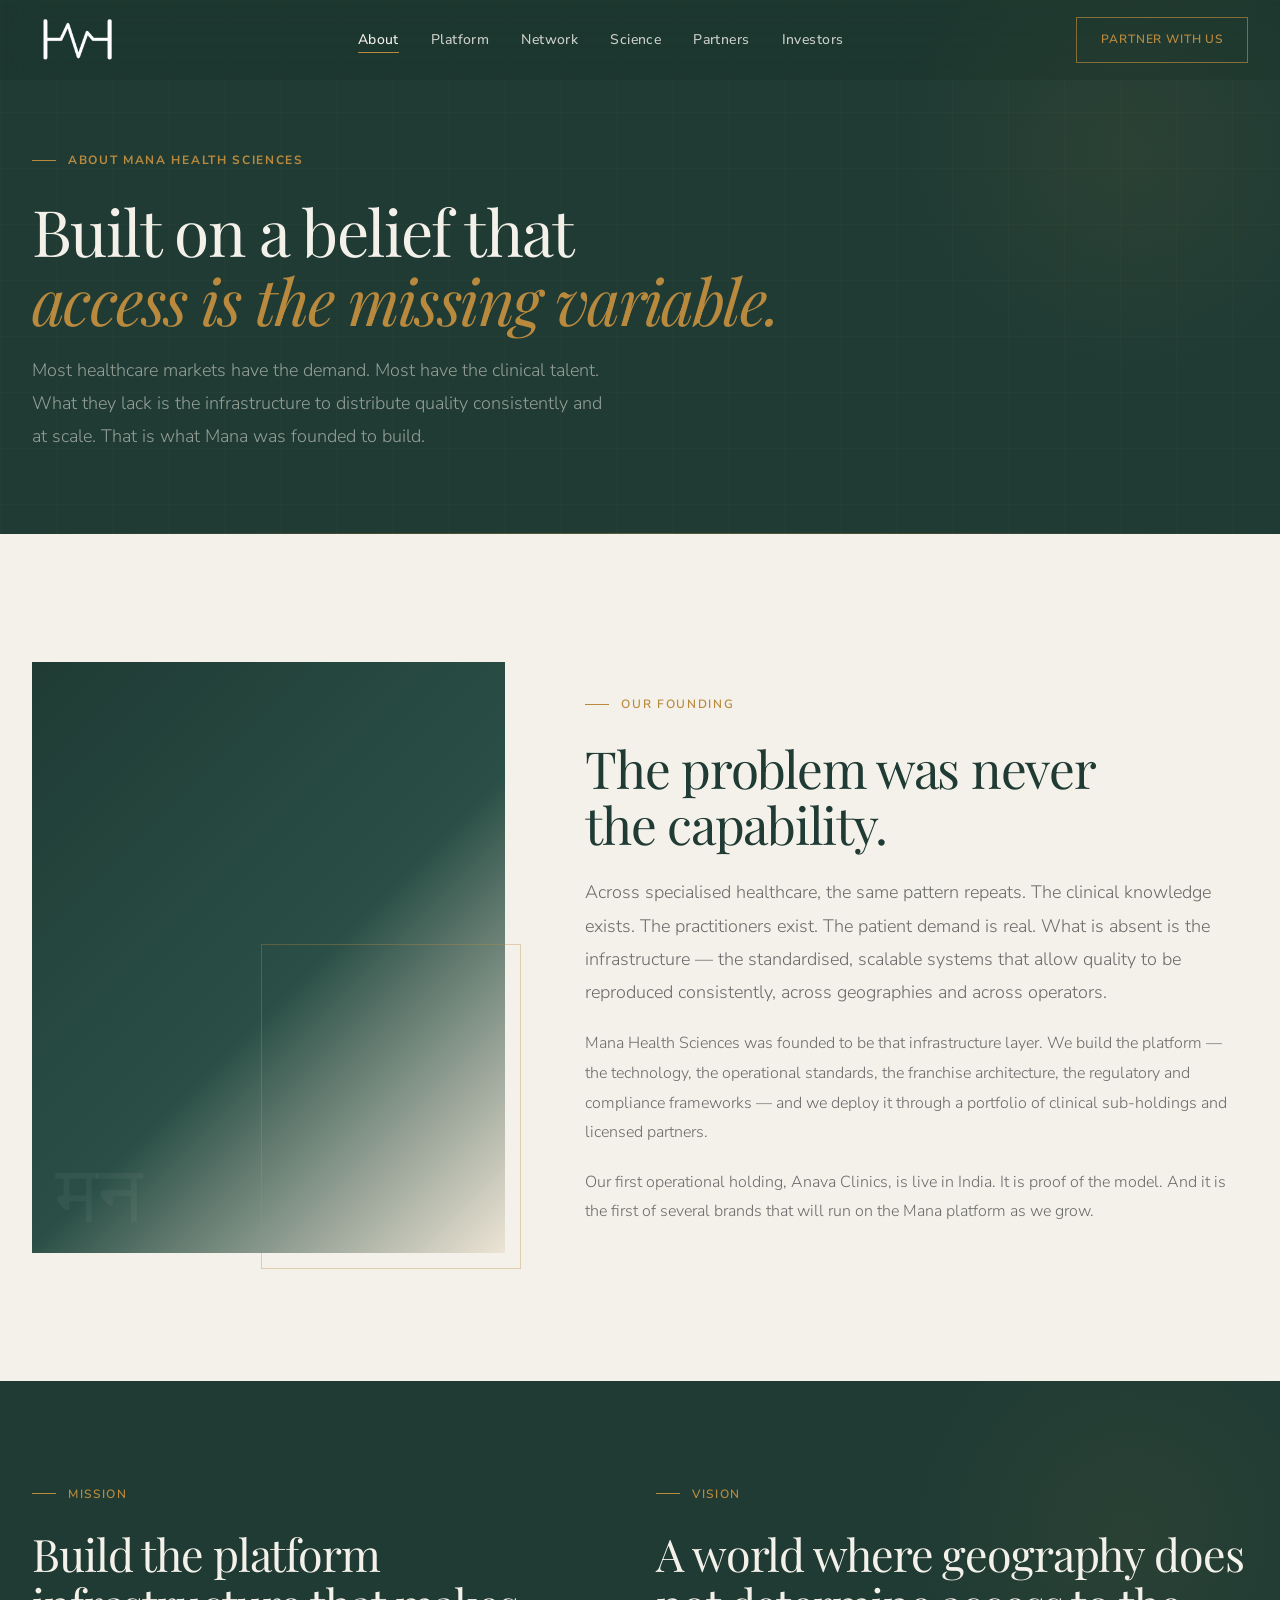
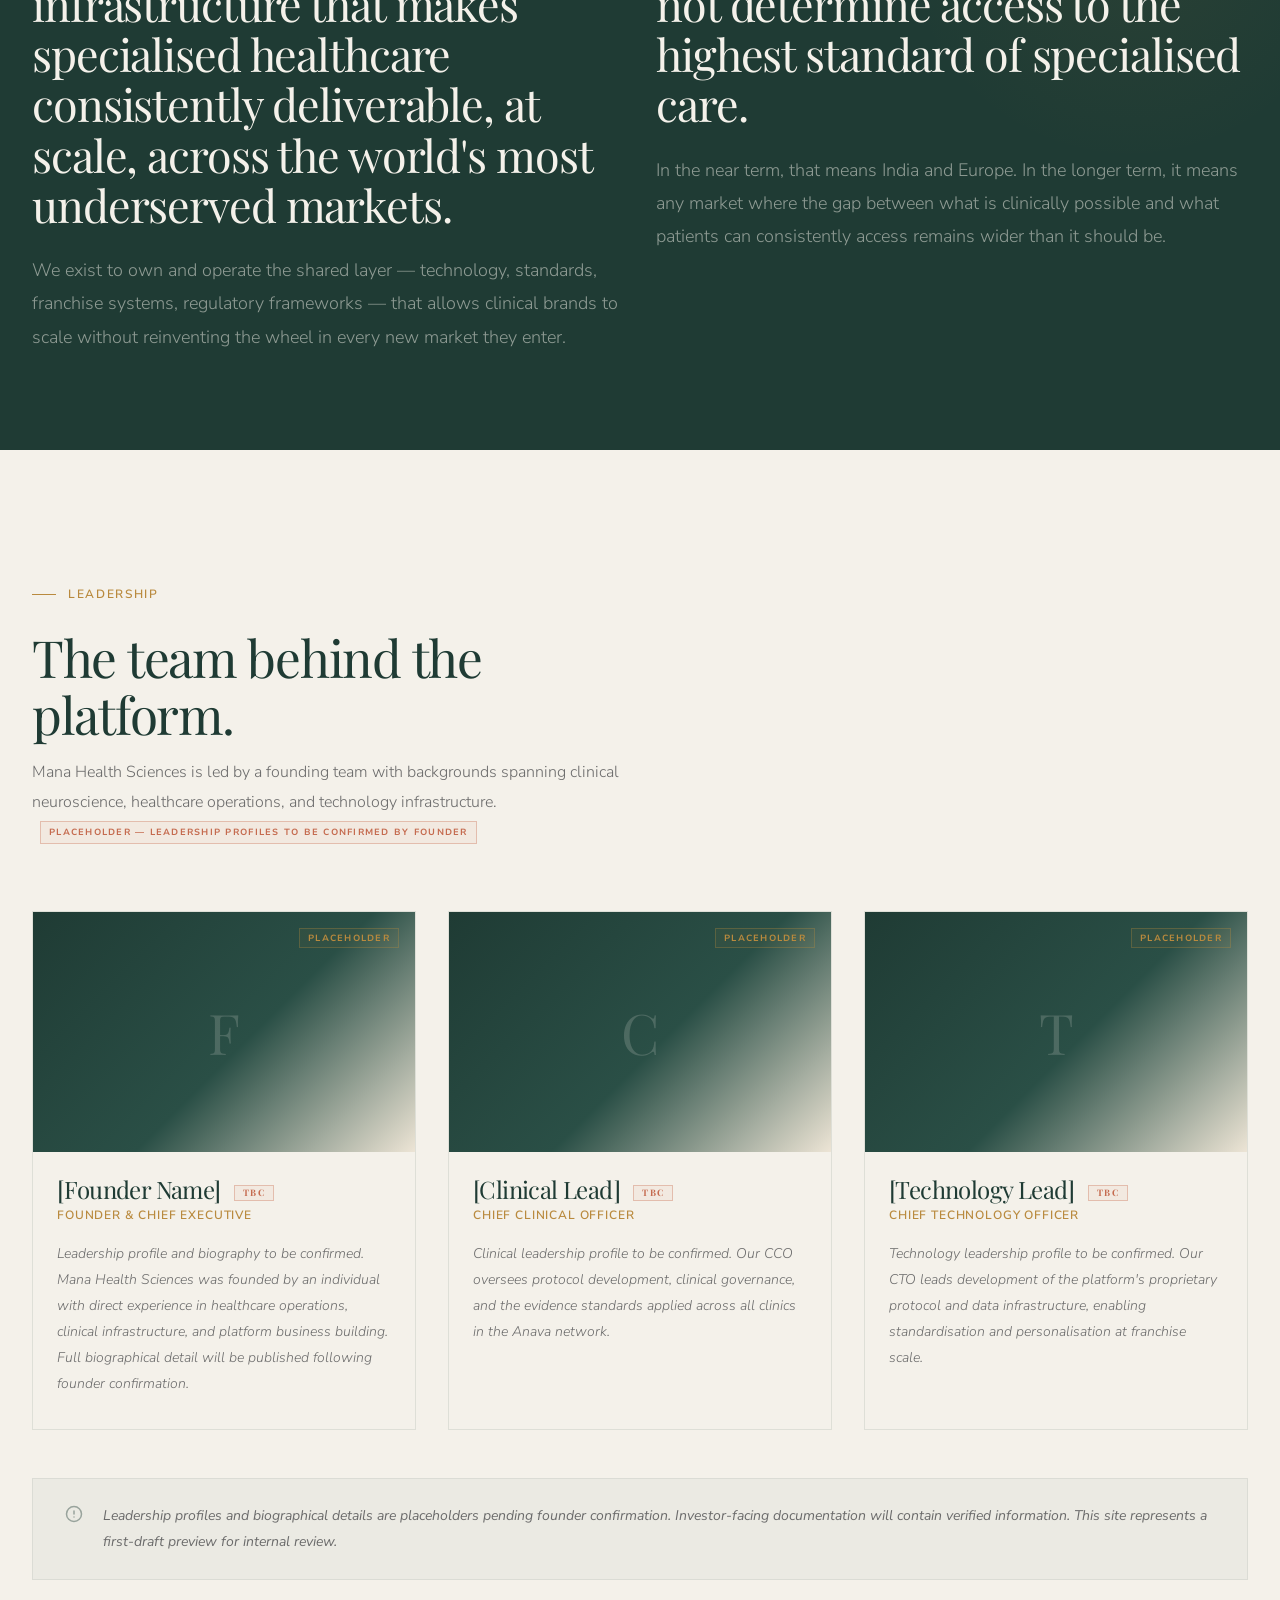
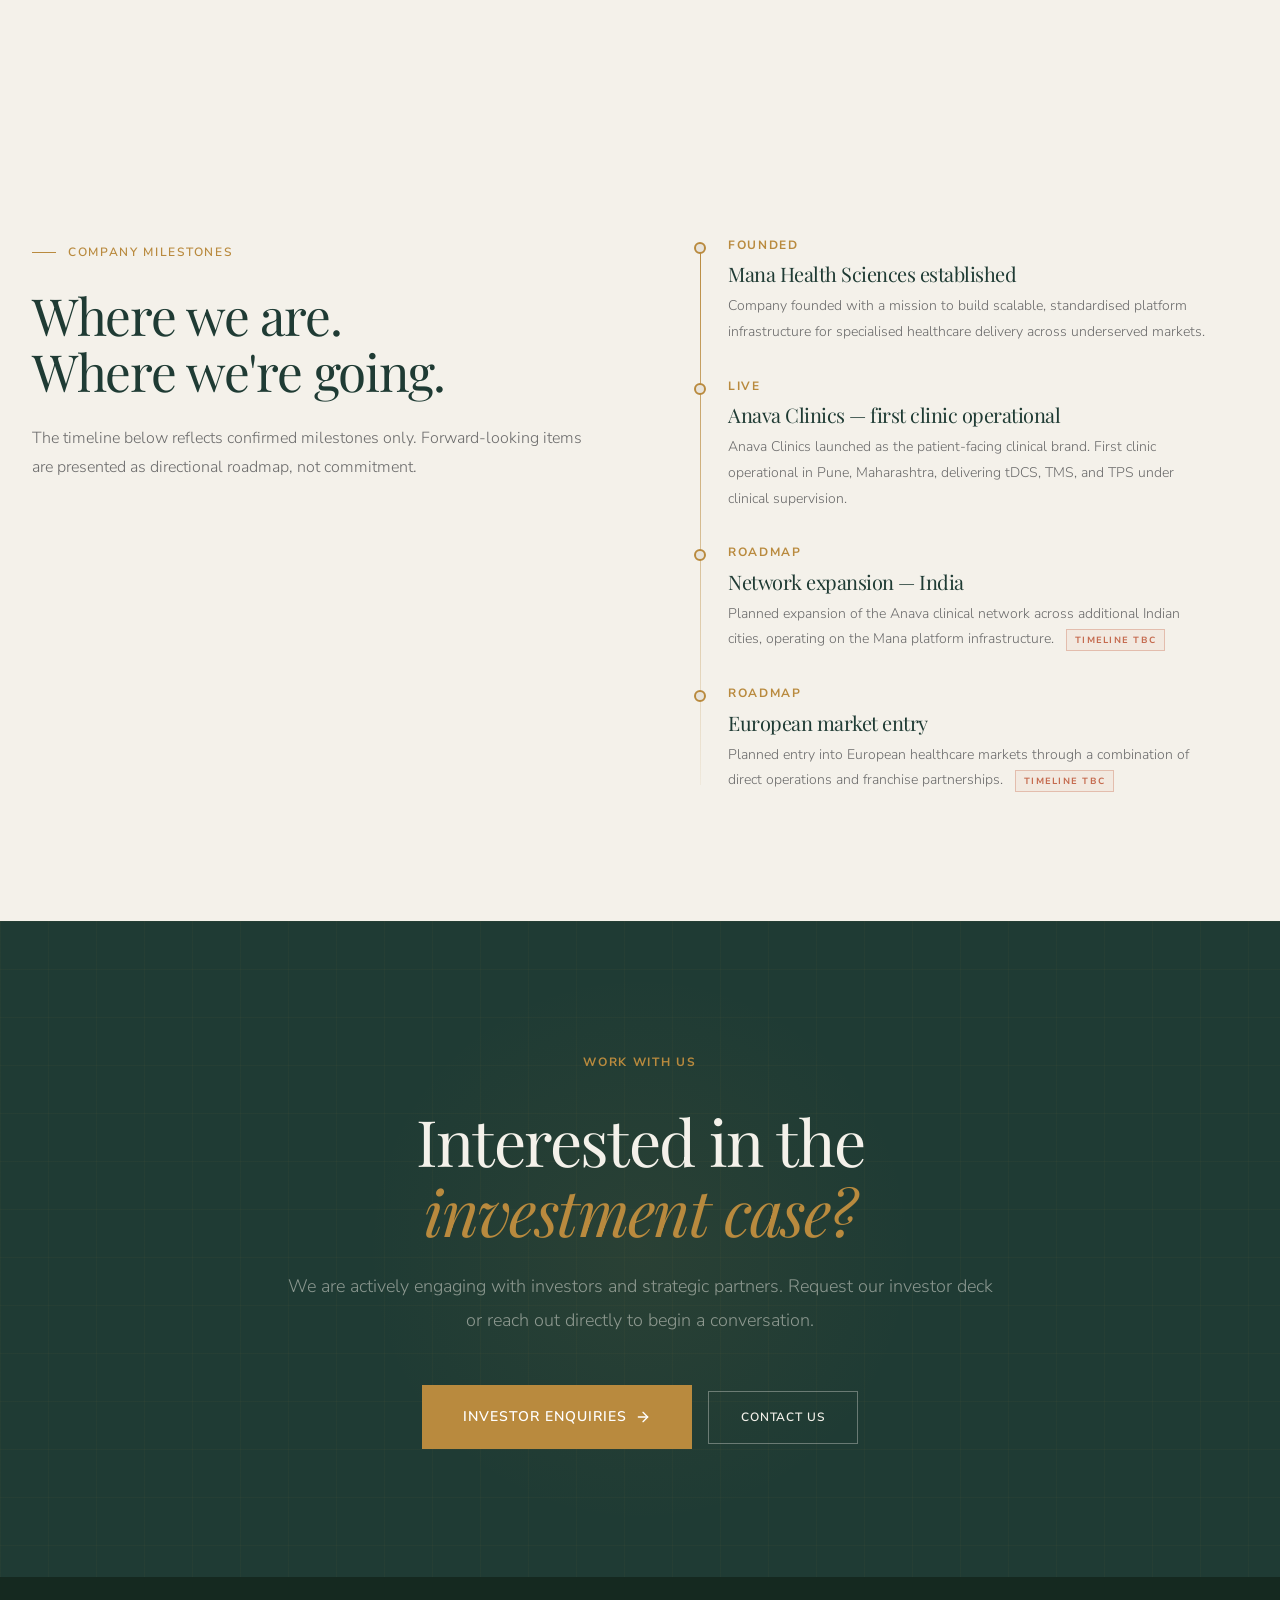
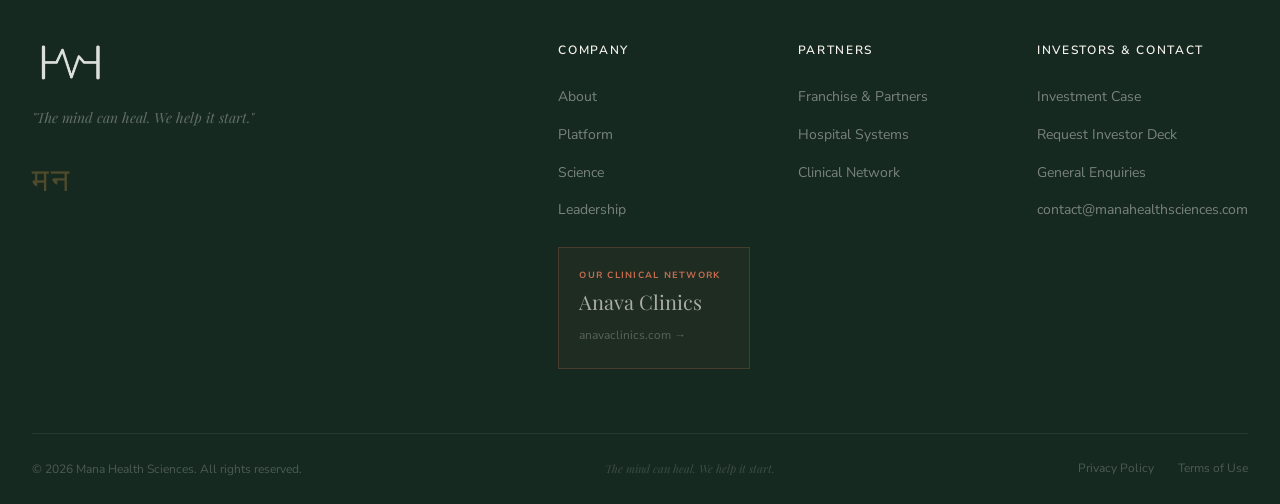
==== commit 323f8fa7: "Reframe Mana as parent holding platform, not neuro-specific Hero, stat band, and all homepage copy n" ====
--- a/about.html
+++ b/about.html
@@ -63,7 +63,7 @@
           <em>access is the missing variable.</em>
         </h1>
         <p class="page-hero__subtitle">
-          The science behind non-invasive neuromodulation is established. The evidence exists. What has been missing — in India, in Europe, in most of the world — is standardised, scalable infrastructure to deliver it. We are building that infrastructure.
+          Most healthcare markets have the demand. Most have the clinical talent. What they lack is the infrastructure to distribute quality consistently and at scale. That is what Mana was founded to build.
         </p>
       </div>
     </section>
@@ -85,16 +85,16 @@
           <div class="reveal reveal-delay-1">
             <p class="section-label">Our founding</p>
             <h2 style="font-size: clamp(var(--text-3xl), 4vw, var(--text-5xl)); font-weight: 300; margin-bottom: var(--space-6); line-height: 1.1;" id="story-title">
-              The problem was never<br>the science.
+              The problem was never<br>the capability.
             </h2>
             <p style="color: var(--color-text-muted); font-weight: 300; margin-bottom: var(--space-5); line-height: var(--leading-relaxed); font-size: var(--text-md);">
-              tDCS, TMS, and TPS are not experimental treatments. They are validated, peer-reviewed, and in the case of TMS, regulatory-approved for specific indications in multiple jurisdictions. The peer-reviewed literature on brain stimulation therapies spans decades and tens of thousands of studies.
+              Across specialised healthcare, the same pattern repeats. The clinical knowledge exists. The practitioners exist. The patient demand is real. What is absent is the infrastructure — the standardised, scalable systems that allow quality to be reproduced consistently, across geographies and across operators.
             </p>
             <p style="color: var(--color-text-muted); font-weight: 300; margin-bottom: var(--space-5); line-height: var(--leading-relaxed);">
-              The problem has always been access. Not access in the narrow sense of availability, but access in the structural sense — the absence of a scalable, standardised framework for delivering these therapies consistently across diverse geographies and clinical settings.
+              Mana Health Sciences was founded to be that infrastructure layer. We build the platform — the technology, the operational standards, the franchise architecture, the regulatory and compliance frameworks — and we deploy it through a portfolio of clinical sub-holdings and licensed partners.
             </p>
             <p style="color: var(--color-text-muted); font-weight: 300; line-height: var(--leading-relaxed);">
-              Mana Health Sciences was founded to close that gap. Beginning in India — one of the world's most underserved markets for advanced neurological and psychiatric care — and expanding into Europe, we are building the platform infrastructure that makes consistent, high-quality neuromodulation deliverable at franchise scale.
+              Our first operational holding, Anava Clinics, is live in India. It is proof of the model. And it is the first of several brands that will run on the Mana platform as we grow.
             </p>
           </div>
 
@@ -113,20 +113,20 @@
           <div class="reveal" style="position: relative; z-index: 1;">
             <p class="section-label">Mission</p>
             <h2 style="font-size: clamp(var(--text-2xl), 3.5vw, var(--text-4xl)); font-weight: 300; color: var(--bone); margin-bottom: var(--space-6); line-height: 1.12;" id="mission-title">
-              Standardise access to clinically validated, drug-free neurotherapy — at scale.
+              Build the platform infrastructure that makes specialised healthcare consistently deliverable, at scale, across the world's most underserved markets.
             </h2>
             <p style="color: rgba(244,241,234,0.52); font-weight: 300; line-height: var(--leading-relaxed); font-size: var(--text-md);">
-              We exist to build the infrastructure layer that makes non-invasive neuromodulation consistently deliverable — not in one clinic in one city, but across a network of clinical partners operating to a common protocol standard.
+              We exist to own and operate the shared layer — technology, standards, franchise systems, regulatory frameworks — that allows clinical brands to scale without reinventing the wheel in every new market they enter.
             </p>
           </div>
 
           <div class="reveal reveal-delay-2" style="position: relative; z-index: 1;">
             <p class="section-label">Vision</p>
             <h2 style="font-size: clamp(var(--text-2xl), 3.5vw, var(--text-4xl)); font-weight: 300; color: var(--bone); margin-bottom: var(--space-6); line-height: 1.12;">
-              A world where geography does not determine access to the most effective tools for brain health.
+              A world where geography does not determine access to the highest standard of specialised care.
             </h2>
             <p style="color: rgba(244,241,234,0.52); font-weight: 300; line-height: var(--leading-relaxed); font-size: var(--text-md);">
-              In the near term, that means India and Europe. In the longer term, it means any geography where the gap between what neuroscience has demonstrated and what patients can access remains wider than it should be.
+              In the near term, that means India and Europe. In the longer term, it means any market where the gap between what is clinically possible and what patients can consistently access remains wider than it should be.
             </p>
           </div>
 
@@ -160,7 +160,7 @@
             <div class="team-card__body">
               <h3 class="team-card__name">[Founder Name] <span class="placeholder-tag">TBC</span></h3>
               <span class="team-card__role">Founder &amp; Chief Executive</span>
-              <p class="team-card__bio">Leadership profile and biography to be confirmed. Mana Health Sciences was founded by an individual with direct clinical and operational experience in the neuromodulation sector. Full biographical detail will be published following founder confirmation.</p>
+              <p class="team-card__bio">Leadership profile and biography to be confirmed. Mana Health Sciences was founded by an individual with direct experience in healthcare operations, clinical infrastructure, and platform business building. Full biographical detail will be published following founder confirmation.</p>
             </div>
           </div>
 
@@ -225,7 +225,7 @@
                 <div class="timeline__dot" aria-hidden="true"></div>
                 <span class="timeline__year">Founded</span>
                 <h3 class="timeline__title">Mana Health Sciences established</h3>
-                <p class="timeline__body">Company founded with a mission to build scalable, standardised infrastructure for non-invasive neuromodulation therapy delivery across underserved markets.</p>
+                <p class="timeline__body">Company founded with a mission to build scalable, standardised platform infrastructure for specialised healthcare delivery across underserved markets.</p>
               </div>
 
               <div class="timeline__item">
--- a/css/responsive.css
+++ b/css/responsive.css
@@ -1,19 +1,19 @@
 /* ==========================================================================
    MANA HEALTH SCIENCES — Responsive
-   responsive.css — Breakpoints (mobile-first approach)
+   responsive.css — Mobile-first breakpoints
    ========================================================================== */
 
 /* --------------------------------------------------------------------------
-   Tablet (< 1024px)
+   Tablet — < 1024px
    -------------------------------------------------------------------------- */
 
 @media (max-width: 1023px) {
 
   :root { --nav-height: 64px; }
 
+  /* Nav */
   .nav__links,
   .nav__cta { display: none; }
-
   .nav__toggle { display: flex; }
 
   /* Hero */
@@ -24,30 +24,24 @@
   }
   .hero__right { display: none; }
 
-  /* Stat band */
+  /* Stat band — 2 col */
   .stat-band__inner { grid-template-columns: repeat(2, minmax(0, 1fr)); }
+
+  /* Three-tier */
+  .tier-cards { grid-template-columns: 1fr; }
 
   /* Pillars */
   .pillars__grid { grid-template-columns: repeat(3, minmax(0, 1fr)); }
 
   /* Why Now */
-  .why-now__grid {
-    grid-template-columns: 1fr;
-    gap: var(--space-12);
-  }
+  .why-now__grid { grid-template-columns: 1fr; gap: var(--space-12); }
 
   /* Investor thesis */
-  .investor-thesis__inner {
-    grid-template-columns: 1fr;
-    gap: var(--space-12);
-  }
+  .investor-thesis__inner { grid-template-columns: 1fr; gap: var(--space-12); }
 
   /* Split layout */
   .split-layout,
-  .split-layout--reverse {
-    grid-template-columns: 1fr;
-    gap: var(--space-12);
-  }
+  .split-layout--reverse { grid-template-columns: 1fr; gap: var(--space-12); }
 
   /* Team */
   .team-grid { grid-template-columns: repeat(2, minmax(0, 1fr)); }
@@ -60,109 +54,117 @@
   .steps-track::before { display: none; }
 
   /* Network card */
-  .network-card {
-    flex-direction: column;
-    gap: var(--space-8);
-  }
+  .network-card { flex-direction: column; gap: var(--space-8); }
   .network-card__visual { width: 100%; }
 
+  /* Contact */
+  .contact-grid { grid-template-columns: 1fr; gap: var(--space-12); }
+
   /* Footer */
-  .footer__main {
-    grid-template-columns: 1fr 1fr;
-    gap: var(--space-8);
-  }
-
-  /* Mobile CTA */
+  .footer__main { grid-template-columns: 1fr 1fr; gap: var(--space-8); }
+
+  /* Mobile CTA bar */
   .mobile-cta-bar { display: flex; }
   .footer { padding-bottom: 76px; }
 }
 
 /* --------------------------------------------------------------------------
-   Small Tablet (< 768px)
+   Small Tablet — < 768px
    -------------------------------------------------------------------------- */
 
 @media (max-width: 767px) {
 
   :root {
-    --space-24: 4.5rem;
-    --space-32: 5.5rem;
-  }
-
-  .section { padding: var(--space-20) 0; }
-  .section--lg { padding: var(--space-24) 0; }
+    --space-24: 4rem;
+    --space-32: 5rem;
+  }
+
+  .section { padding: var(--space-16) 0; }
+  .section--lg { padding: var(--space-20) 0; }
+  .section--dark { padding: var(--space-16) 0; }
+
+  /* Section labels & intros */
+  .section-title { font-size: clamp(1.8rem, 6vw, 2.6rem); }
+  .section-intro { font-size: var(--text-sm); }
+
+  /* Page hero */
+  .page-hero { padding: calc(var(--nav-height) + var(--space-12)) 0 var(--space-12); }
+  .page-hero__title { font-size: clamp(2rem, 7vw, 3.2rem); }
+  .page-hero__subtitle { font-size: var(--text-sm); }
 
   /* Hero */
-  .hero {
-    display: block;
-    min-height: 0;
-  }
-
-  /* Tier cards */
+  .hero { display: block; min-height: 0; }
+
+  /* Stat band — still 2 col on small tablet */
+  .stat-band__inner { grid-template-columns: repeat(2, minmax(0, 1fr)); }
+
+  /* Three-tier */
   .tier-cards { grid-template-columns: 1fr; }
 
   /* Pillars */
   .pillars__grid { grid-template-columns: repeat(2, minmax(0, 1fr)); }
 
+  /* Grid 3 / 4 collapse */
+  .grid-3 { grid-template-columns: 1fr; }
+  .grid-4 { grid-template-columns: repeat(2, minmax(0, 1fr)); }
+
   /* Stats grid */
   .stats-grid { grid-template-columns: 1fr; }
 
-  /* Stat band */
-  .stat-band__inner { grid-template-columns: repeat(2, minmax(0, 1fr)); }
-
-  /* Grid 3 */
-  .grid-3 { grid-template-columns: 1fr; }
-
   /* Feature grid */
   .feature-grid { grid-template-columns: 1fr; }
 
   /* Team */
   .team-grid { grid-template-columns: 1fr; }
 
+  /* Modality cards */
+  .modality-card { flex-direction: column; gap: var(--space-5); }
+
+  /* Timeline */
+  .timeline { gap: var(--space-6); }
+  .timeline__item { flex-direction: column; gap: var(--space-3); }
+  .timeline__year { min-width: auto; }
+
+  /* Partner types */
+  .partner-types { grid-template-columns: 1fr; gap: var(--space-6); }
+
   /* Contact */
-  .contact-grid {
-    grid-template-columns: 1fr;
-    gap: var(--space-12);
-  }
-
-  /* Form grid */
+  .contact-grid { grid-template-columns: 1fr; gap: var(--space-10); }
   .form-grid { grid-template-columns: 1fr; }
 
+  /* Investor deck form */
+  .investor-deck-form { padding: var(--space-8) var(--space-6); }
+
   /* Footer */
-  .footer__main {
-    grid-template-columns: 1fr;
-    gap: var(--space-8);
-  }
-
-  .footer__bottom {
-    flex-direction: column;
-    text-align: center;
-  }
-
-  .footer__legal {
-    flex-wrap: wrap;
-    justify-content: center;
-  }
-}
-
-/* --------------------------------------------------------------------------
-   Mobile (< 640px)
+  .footer__main { grid-template-columns: 1fr; gap: var(--space-8); }
+  .footer__bottom { flex-direction: column; text-align: center; gap: var(--space-3); }
+  .footer__legal { flex-wrap: wrap; justify-content: center; }
+  .footer__anava-card { display: inline-block; }
+
+  /* Network card */
+  .network-card { padding: var(--space-8) var(--space-6); }
+}
+
+/* --------------------------------------------------------------------------
+   Mobile — < 640px
    -------------------------------------------------------------------------- */
 
 @media (max-width: 639px) {
 
   :root {
+    --space-20: 3rem;
     --space-24: 3.5rem;
     --space-32: 4.5rem;
-    --space-20: 3.5rem;
   }
 
   .container,
   .container--narrow,
-  .container--wide {
-    padding: 0 var(--space-5);
-  }
-
-  /* Hero — full screen, text at bottom */
+  .container--wide { padding: 0 var(--space-5); }
+
+  /* ---- Navigation ---- */
+  .nav__logo img { height: 40px; }
+
+  /* ---- Hero — full screen, content at bottom ---- */
   .hero {
     min-height: 100dvh;
     position: relative;
@@ -170,101 +172,199 @@
 
   .hero__left {
     position: absolute;
-    bottom: 0;
-    left: 0;
-    right: 0;
+    bottom: 0; left: 0; right: 0;
     max-width: 100%;
-    min-height: 40dvh;
+    min-height: 44dvh;
     justify-content: flex-start;
-    padding: var(--space-8) var(--space-6) var(--space-10) var(--space-6);
+    padding: var(--space-8) var(--space-6) calc(var(--space-10) + 72px) var(--space-6);
   }
 
   .hero__eyebrow { display: none; }
+  .hero__headline { font-size: clamp(2rem, 9vw, 2.8rem); line-height: 1.1; }
+  .hero__subheadline { font-size: 0.95rem; margin-bottom: var(--space-7); }
+  .hero__trust { display: none; }
 
   .hero__actions {
     flex-direction: column;
     align-items: stretch;
     gap: var(--space-3);
   }
-
-  .hero__actions .btn {
-    justify-content: center;
-    width: 100%;
-  }
-
-  .hero__trust { display: none; }
-
-  /* Pillars — single column */
+  .hero__actions .btn { justify-content: center; width: 100%; }
+
+  /* ---- Page hero ---- */
+  .page-hero { padding: calc(var(--nav-height) + var(--space-10)) 0 var(--space-10); }
+  .page-hero__title { font-size: clamp(1.9rem, 8vw, 2.6rem); }
+  .page-hero__eyebrow { font-size: 10px; }
+
+  /* ---- Stat band — single column ---- */
+  .stat-band__inner { grid-template-columns: 1fr; gap: 0; }
+  .stat-band__item {
+    padding: var(--space-6) var(--space-5);
+    border-right: none;
+    border-bottom: 1px solid rgba(185,138,62,0.12);
+    text-align: center;
+  }
+  .stat-band__item:last-child { border-bottom: none; }
+  .stat-band__value { font-size: 2.4rem; }
+
+  /* ---- Three-tier ---- */
+  .tier-cards { grid-template-columns: 1fr; }
+  .tier-card { padding: var(--space-7) var(--space-6); }
+
+  /* ---- Pillars — single column ---- */
   .pillars__grid { grid-template-columns: 1fr; }
-
-  /* Stat band — single column */
-  .stat-band__inner { grid-template-columns: 1fr; }
-
-  /* Steps — single column */
+  .pillar { padding: var(--space-6) var(--space-5); }
+
+  /* ---- Feature grid — single column ---- */
+  .feature-grid { grid-template-columns: 1fr; }
+  .feature-item { padding: var(--space-6) var(--space-5); }
+
+  /* ---- Steps — single column ---- */
   .steps-track { grid-template-columns: 1fr; gap: var(--space-6); }
-
-  /* Final CTA */
+  .step-item { padding: var(--space-6) var(--space-5); }
+
+  /* ---- Why Now ---- */
+  .why-now__grid { grid-template-columns: 1fr; gap: var(--space-8); }
+
+  /* ---- Modality cards ---- */
+  .modality-card { padding: var(--space-6) var(--space-5); flex-direction: column; gap: var(--space-5); }
+  .modality-card__icon { width: 48px; height: 48px; }
+
+  /* ---- Network card ---- */
+  .network-card {
+    flex-direction: column;
+    padding: var(--space-8) var(--space-6);
+    gap: var(--space-8);
+    text-align: center;
+  }
+  .network-card__visual { width: 100%; margin: 0 auto; }
+  .network-card__actions { flex-direction: column; align-items: stretch; }
+  .network-card__actions .btn { justify-content: center; }
+
+  /* ---- Split layout ---- */
+  .split-layout,
+  .split-layout--reverse { grid-template-columns: 1fr; gap: var(--space-8); }
+  .split-visual {
+    height: 220px;
+    border-radius: var(--radius-lg);
+  }
+
+  /* ---- Team ---- */
+  .team-grid { grid-template-columns: 1fr; }
+  .team-card { padding: var(--space-7) var(--space-6); }
+
+  /* ---- Timeline ---- */
+  .timeline { gap: var(--space-5); }
+  .timeline__item {
+    flex-direction: column;
+    gap: var(--space-2);
+    padding: var(--space-5) var(--space-5);
+  }
+  .timeline__year {
+    min-width: auto;
+    font-size: var(--text-xs);
+  }
+  .timeline__content { gap: var(--space-1); }
+
+  /* ---- Investor section ---- */
+  .investor-thesis__inner { grid-template-columns: 1fr; gap: var(--space-10); }
+  .investor-deck-form { padding: var(--space-6) var(--space-5); }
+  .stats-grid { grid-template-columns: 1fr; }
+  .stat-block { padding: var(--space-8) var(--space-6); }
+
+  /* ---- Contact ---- */
+  .contact-grid { grid-template-columns: 1fr; gap: var(--space-8); }
+  .contact-info__title { font-size: clamp(1.6rem, 7vw, 2.2rem); }
+  .form-grid { grid-template-columns: 1fr; }
+  .form-input,
+  .form-textarea,
+  .form-select { font-size: 16px; } /* prevents iOS zoom on focus */
+
+  /* ---- Tab nav ---- */
+  .tab-nav { flex-direction: row; }
+  .tab-btn { padding: var(--space-3) var(--space-3); font-size: 10px; }
+
+  /* ---- Partner types ---- */
+  .partner-types { grid-template-columns: 1fr; gap: var(--space-6); }
+  .partner-type { padding: var(--space-8) var(--space-6); }
+  .partner-type__actions { flex-direction: column; align-items: stretch; }
+  .partner-type__actions .btn { justify-content: center; }
+
+  /* ---- Grid helpers ---- */
+  .grid-2 { grid-template-columns: 1fr; }
+  .grid-3 { grid-template-columns: 1fr; }
+  .grid-4 { grid-template-columns: 1fr; }
+
+  /* ---- Final CTA ---- */
+  .final-cta__title { font-size: clamp(1.8rem, 7vw, 2.4rem); }
   .final-cta__actions {
     flex-direction: column;
     align-items: stretch;
+    gap: var(--space-3);
   }
   .final-cta__actions .btn { justify-content: center; }
 
-  /* Mobile CTA bar */
-  .mobile-cta-bar { display: flex; }
+  /* ---- Footer ---- */
+  .footer__main { grid-template-columns: 1fr; }
+  .footer__bottom { flex-direction: column; text-align: center; gap: var(--space-3); }
+  .footer__legal { flex-wrap: wrap; justify-content: center; gap: var(--space-3); }
+  .footer__sanskrit { font-size: 3rem; }
+  .footer { padding-bottom: 72px; }
+
+  /* ---- Mobile CTA bar — single button only ---- */
+  .mobile-cta-bar {
+    display: flex;
+    padding: var(--space-3) var(--space-5);
+    gap: 0;
+  }
   .mobile-cta-bar .btn {
     flex: 1;
     justify-content: center;
-    padding: var(--space-4) var(--space-4);
-    font-size: 11px;
-  }
-
-  .footer { padding-bottom: 72px; }
-
-  /* Page hero */
-  .page-hero__title { font-size: 2.5rem; }
-
-  /* Investor deck form */
-  .investor-deck-form { padding: var(--space-6) var(--space-5); }
-
-  /* Network card */
-  .network-card { padding: var(--space-8) var(--space-6); }
-}
-
-/* --------------------------------------------------------------------------
-   Narrow Mobile (< 480px)
+    padding: var(--space-4) var(--space-5);
+    font-size: var(--text-xs);
+  }
+  /* Hide the secondary outline button on mobile — nav menu covers it */
+  .mobile-cta-bar .btn--outline,
+  .mobile-cta-bar .btn--ghost { display: none; }
+  .mobile-cta-bar .btn--primary,
+  .mobile-cta-bar .btn--pine { width: 100%; }
+
+  /* ---- Disclaimer block ---- */
+  .disclaimer-block { flex-direction: column; gap: var(--space-4); padding: var(--space-6) var(--space-5); }
+
+  /* ---- Legal pages ---- */
+  .legal-body { padding: var(--space-12) 0 var(--space-16); }
+}
+
+/* --------------------------------------------------------------------------
+   Narrow Mobile — < 480px
    -------------------------------------------------------------------------- */
 
 @media (max-width: 479px) {
 
   .container,
   .container--narrow,
-  .container--wide {
-    padding: 0 var(--space-4);
-  }
-
-  .hero__headline {
-    font-size: 2.35rem;
-    line-height: 1.08;
-  }
-
-  .hero__subheadline {
-    font-size: 0.98rem;
-    line-height: 1.68;
-    margin-bottom: var(--space-8);
-  }
-}
-
-/* --------------------------------------------------------------------------
-   Large Desktop (> 1400px)
+  .container--wide { padding: 0 var(--space-4); }
+
+  .hero__headline { font-size: clamp(1.85rem, 8.5vw, 2.3rem); line-height: 1.08; }
+  .hero__subheadline { font-size: 0.92rem; }
+
+  .page-hero__title { font-size: clamp(1.7rem, 8vw, 2.2rem); }
+
+  .section-title { font-size: clamp(1.65rem, 7vw, 2.2rem); }
+
+  .stat-band__value { font-size: 2rem; }
+
+  .mobile-cta-bar { padding: var(--space-3) var(--space-4); }
+}
+
+/* --------------------------------------------------------------------------
+   Large Desktop — > 1400px
    -------------------------------------------------------------------------- */
 
 @media (min-width: 1400px) {
 
-  :root {
-    --container-max: 1360px;
-  }
-
+  :root { --container-max: 1360px; }
   .hero__headline { font-size: 5.2rem; }
 }
 
@@ -298,11 +398,6 @@
   .final-cta,
   .footer__social { display: none; }
 
-  body {
-    font-size: 12pt;
-    color: #000;
-    background: #fff;
-  }
-
+  body { font-size: 12pt; color: #000; background: #fff; }
   .hero__headline { color: #000; font-size: 2rem; }
 }
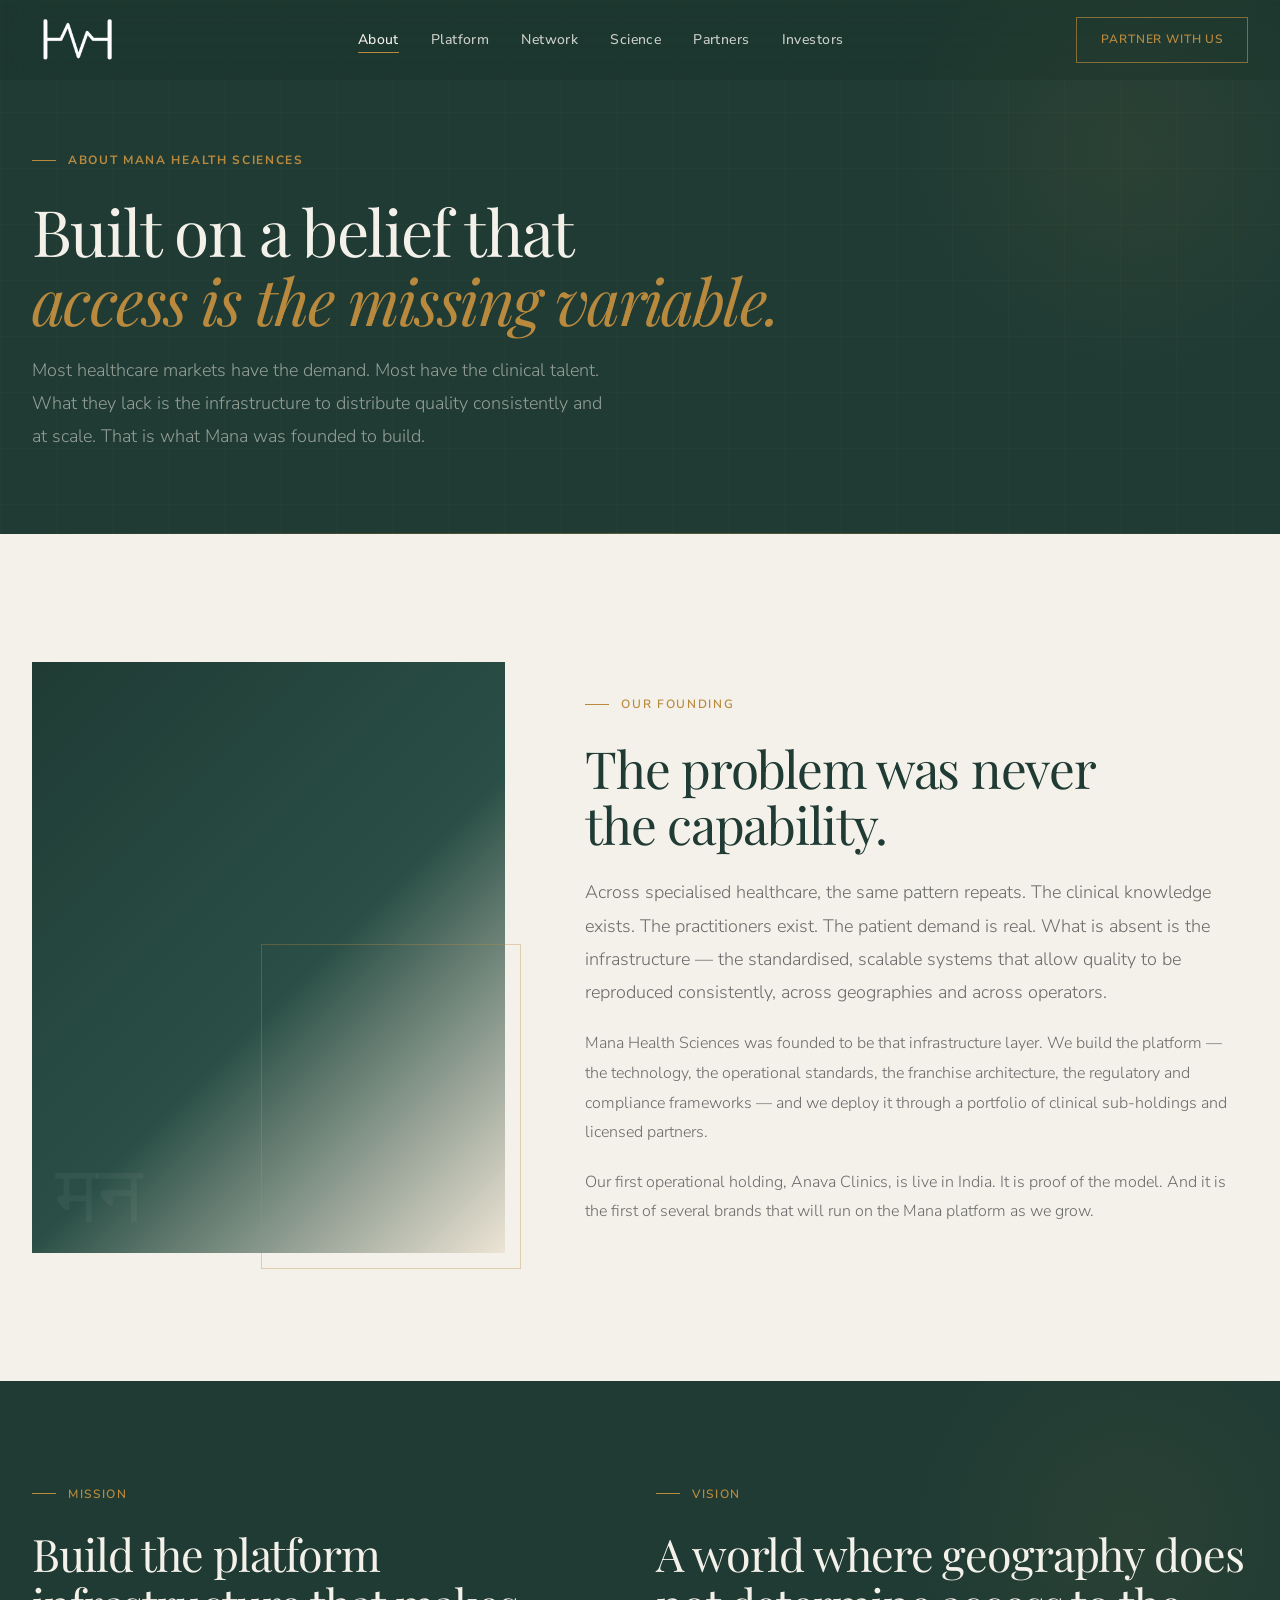
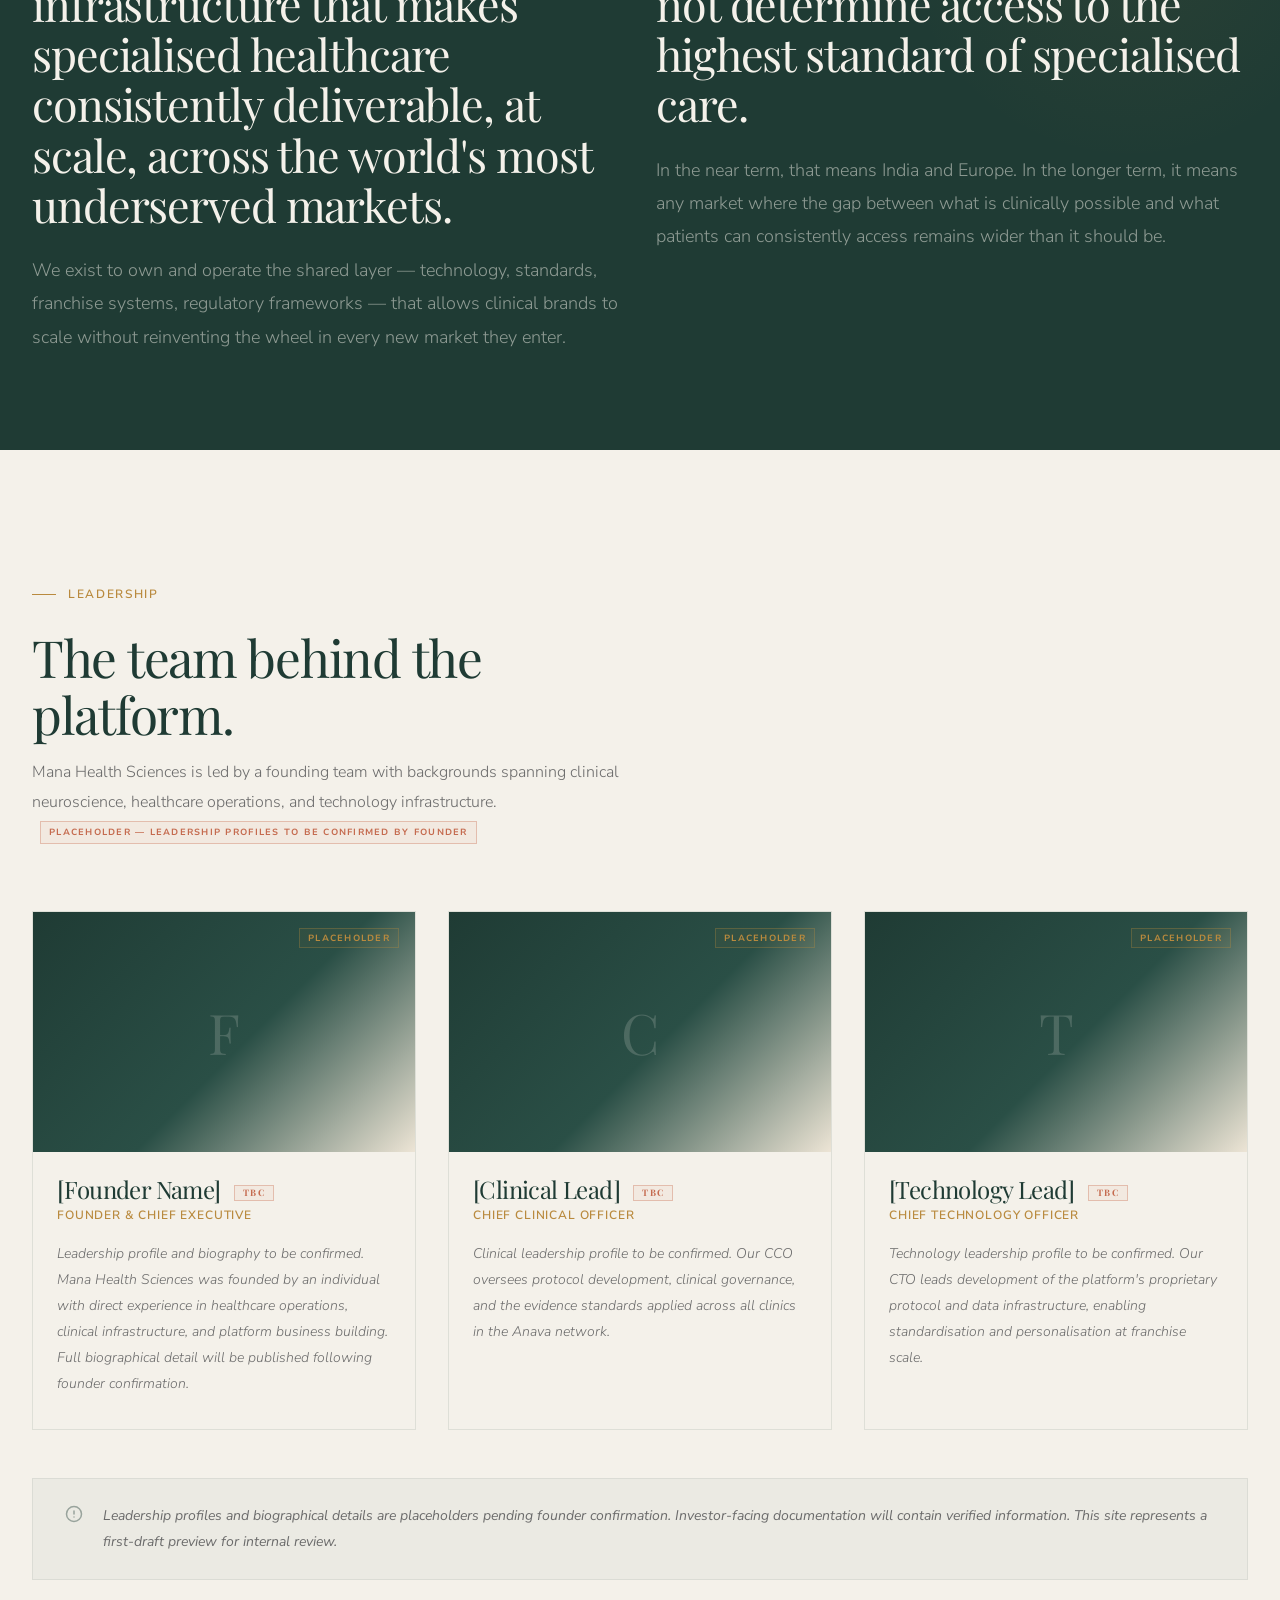
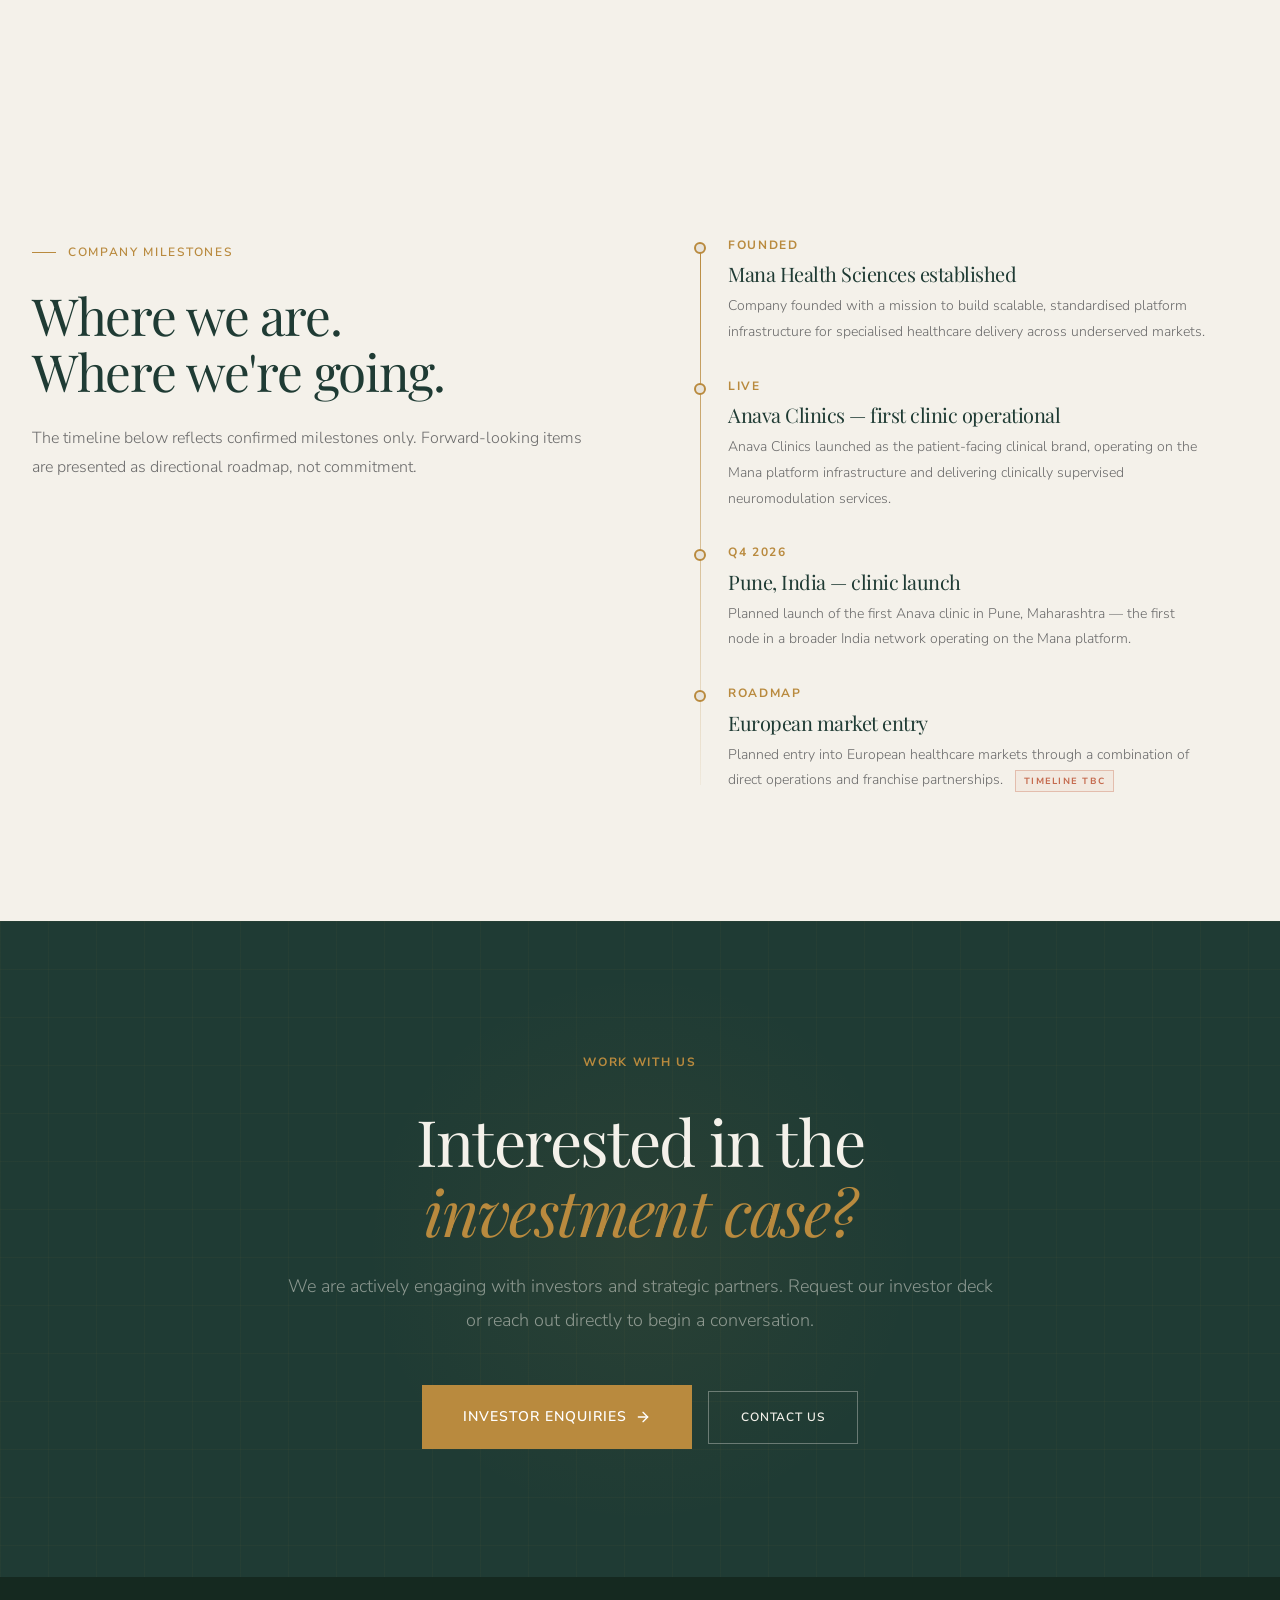
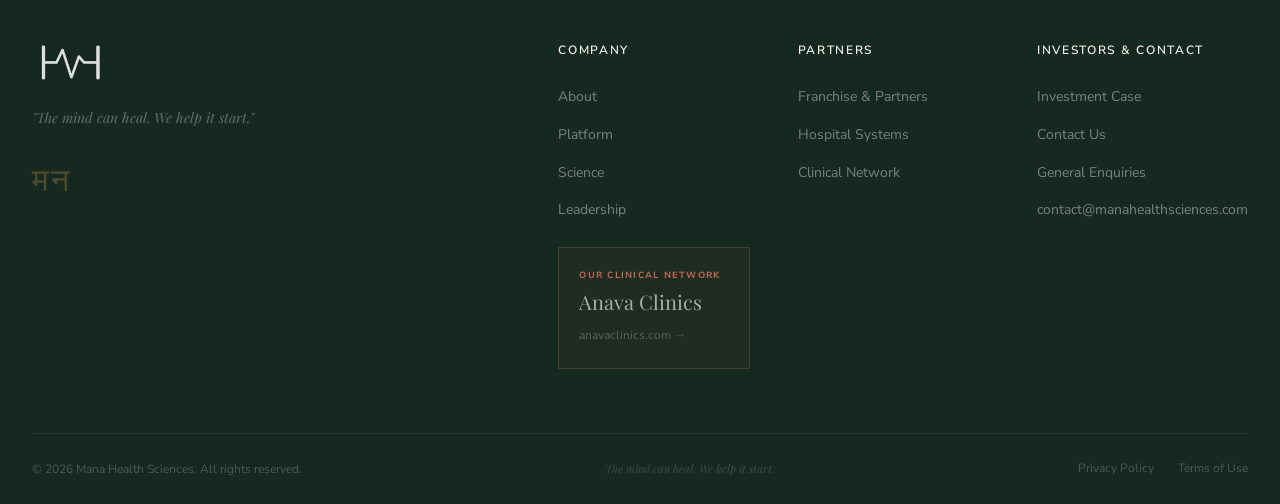
==== commit 88141872: "Timeline, CTA copy, email, and modality Coming Soon tags - about.html: timeline 'Live' entry cleaned" ====
--- a/about.html
+++ b/about.html
@@ -232,14 +232,14 @@
                 <div class="timeline__dot" aria-hidden="true"></div>
                 <span class="timeline__year">Live</span>
                 <h3 class="timeline__title">Anava Clinics — first clinic operational</h3>
-                <p class="timeline__body">Anava Clinics launched as the patient-facing clinical brand. First clinic operational in Pune, Maharashtra, delivering tDCS, TMS, and TPS under clinical supervision.</p>
+                <p class="timeline__body">Anava Clinics launched as the patient-facing clinical brand, operating on the Mana platform infrastructure and delivering clinically supervised neuromodulation services.</p>
               </div>
 
               <div class="timeline__item">
                 <div class="timeline__dot" aria-hidden="true"></div>
-                <span class="timeline__year">Roadmap</span>
-                <h3 class="timeline__title">Network expansion — India</h3>
-                <p class="timeline__body">Planned expansion of the Anava clinical network across additional Indian cities, operating on the Mana platform infrastructure. <span class="placeholder-tag">Timeline TBC</span></p>
+                <span class="timeline__year">Q4 2026</span>
+                <h3 class="timeline__title">Pune, India — clinic launch</h3>
+                <p class="timeline__body">Planned launch of the first Anava clinic in Pune, Maharashtra — the first node in a broader India network operating on the Mana platform.</p>
               </div>
 
               <div class="timeline__item">
@@ -319,7 +319,7 @@
           <span class="footer__col-title">Investors &amp; Contact</span>
           <ul class="footer__links" role="list">
             <li><a href="investors.html" class="footer__link">Investment Case</a></li>
-            <li><a href="investors.html#deck" class="footer__link">Request Investor Deck</a></li>
+            <li><a href="contact.html" class="footer__link">Contact Us</a></li>
             <li><a href="contact.html" class="footer__link">General Enquiries</a></li>
             <li><a href="mailto:contact@manahealthsciences.com" class="footer__link">contact@manahealthsciences.com</a></li>
           </ul>
--- a/css/components.css
+++ b/css/components.css
@@ -1239,6 +1239,12 @@
   background-color: rgba(185,138,62,0.08);
 }
 
+.modality-card__tag--soon {
+  color: var(--clay);
+  border-color: rgba(197,107,79,0.35);
+  background-color: rgba(197,107,79,0.08);
+}
+
 .modality-card__body { padding: var(--space-8); }
 
 .modality-card__name {
--- a/css/responsive.css
+++ b/css/responsive.css
@@ -29,6 +29,7 @@
 
   /* Three-tier */
   .tier-cards { grid-template-columns: 1fr; }
+  .tier-card { padding: var(--space-9) var(--space-8); }
 
   /* Pillars */
   .pillars__grid { grid-template-columns: repeat(3, minmax(0, 1fr)); }
@@ -209,7 +210,15 @@
 
   /* ---- Three-tier ---- */
   .tier-cards { grid-template-columns: 1fr; }
-  .tier-card { padding: var(--space-7) var(--space-6); }
+  .tier-card {
+    padding: var(--space-8) var(--space-7);
+  }
+  .tier-card__num {
+    font-size: 3.5rem;
+    margin-bottom: var(--space-4);
+  }
+  .tier-card__title { font-size: var(--text-xl); }
+  .tier-card__body { font-size: var(--text-sm); }
 
   /* ---- Pillars — single column ---- */
   .pillars__grid { grid-template-columns: 1fr; }
